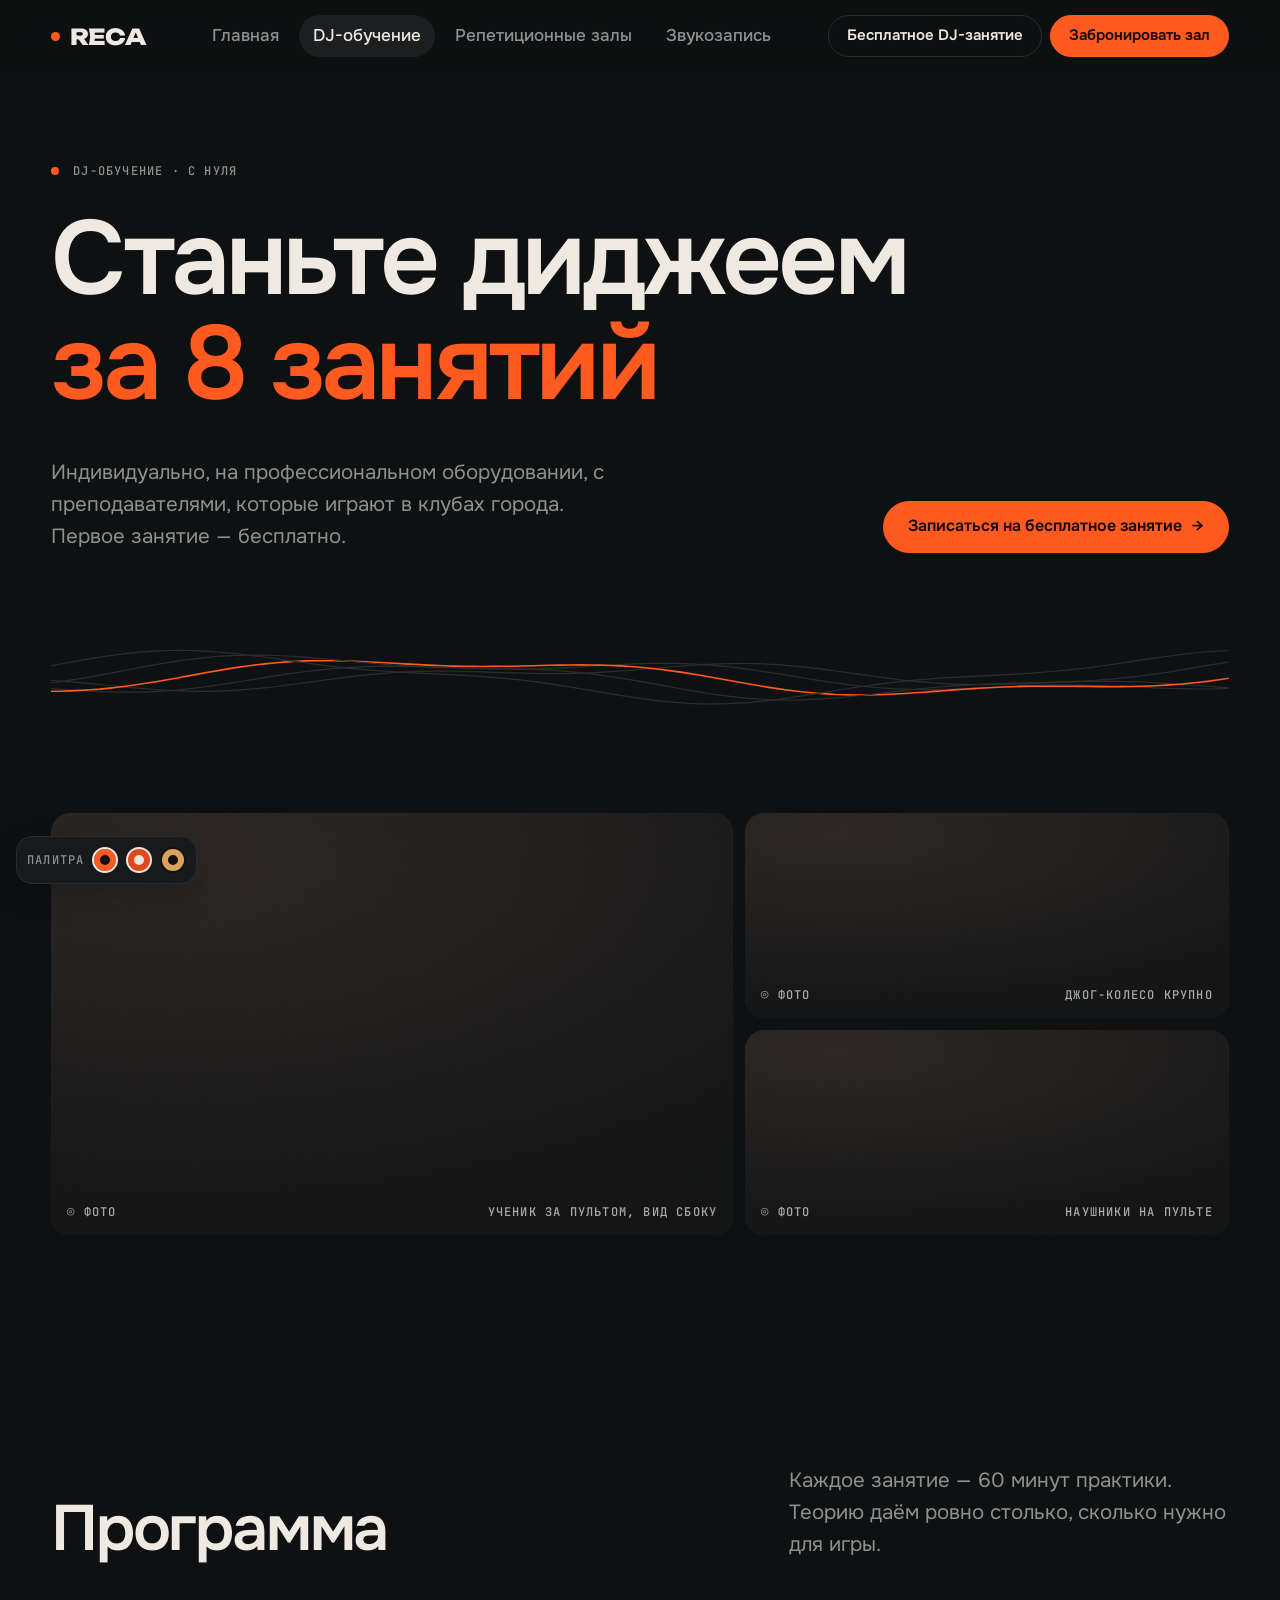
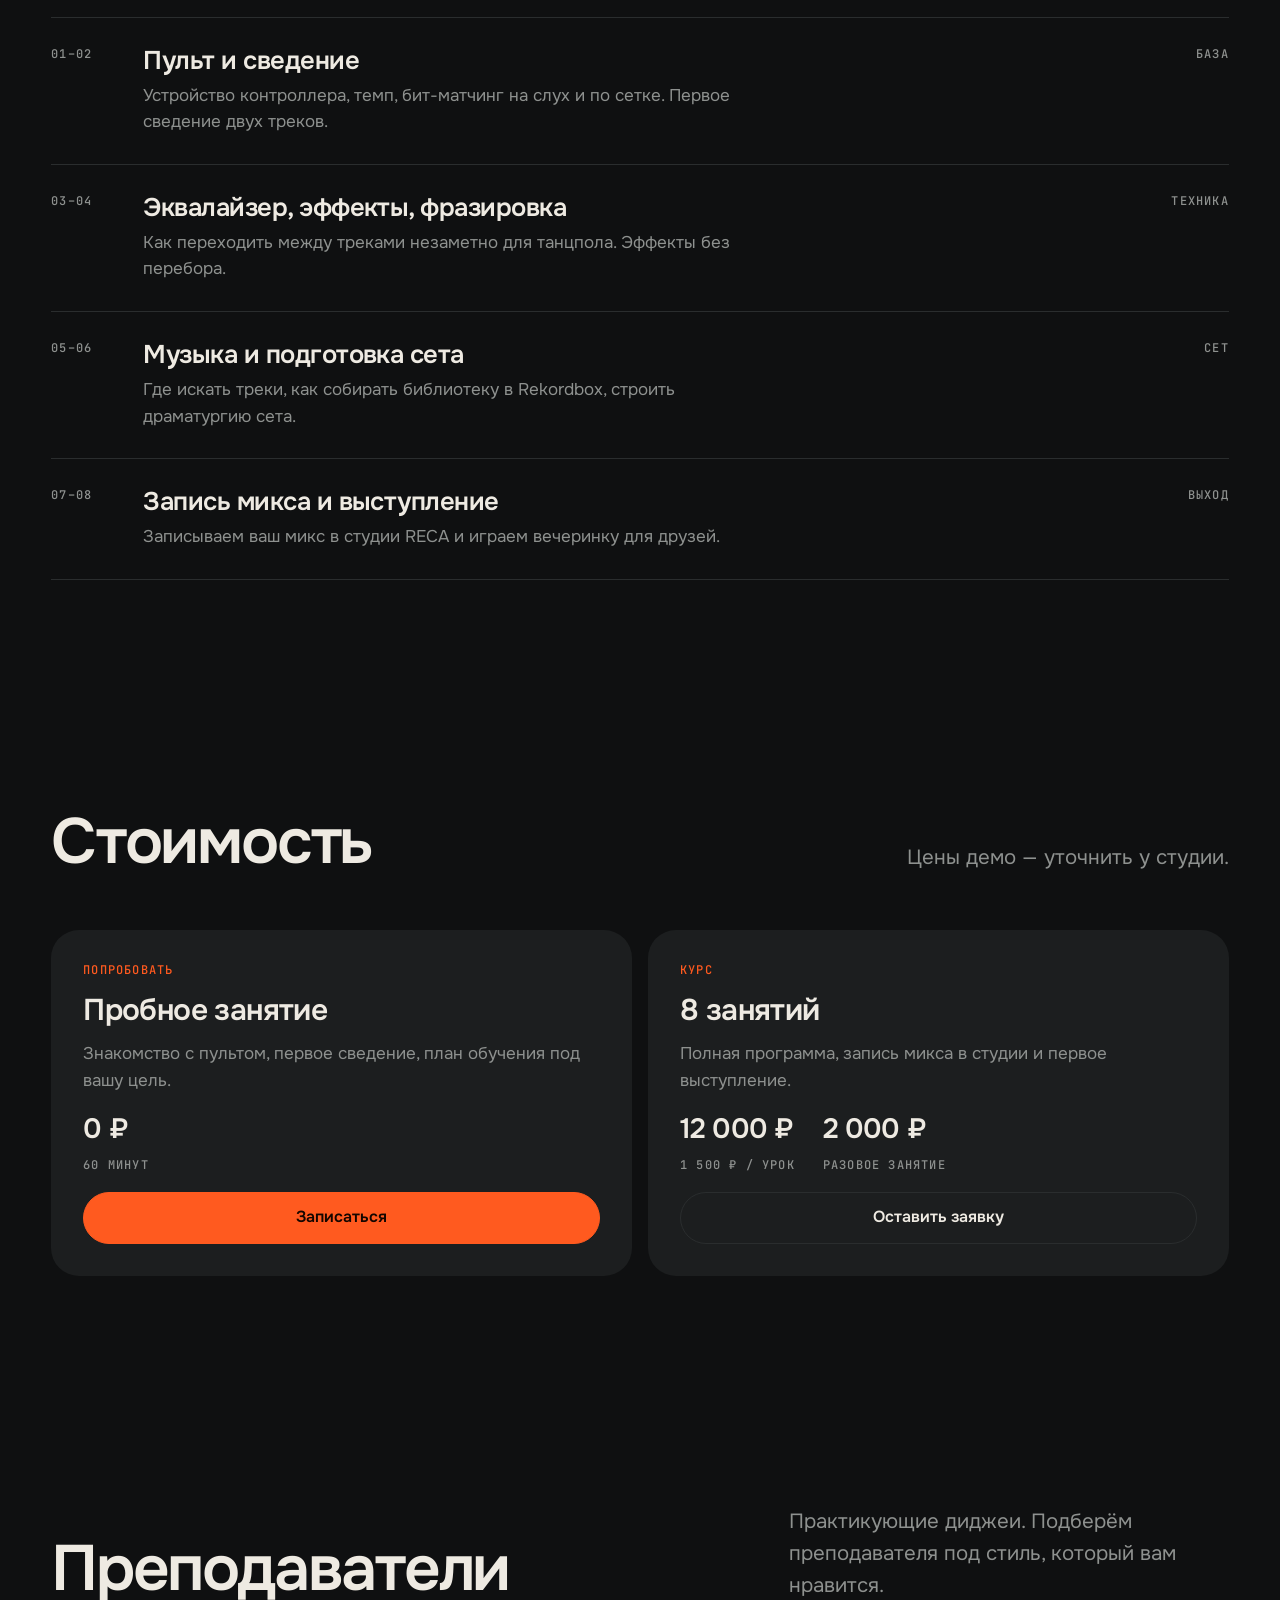
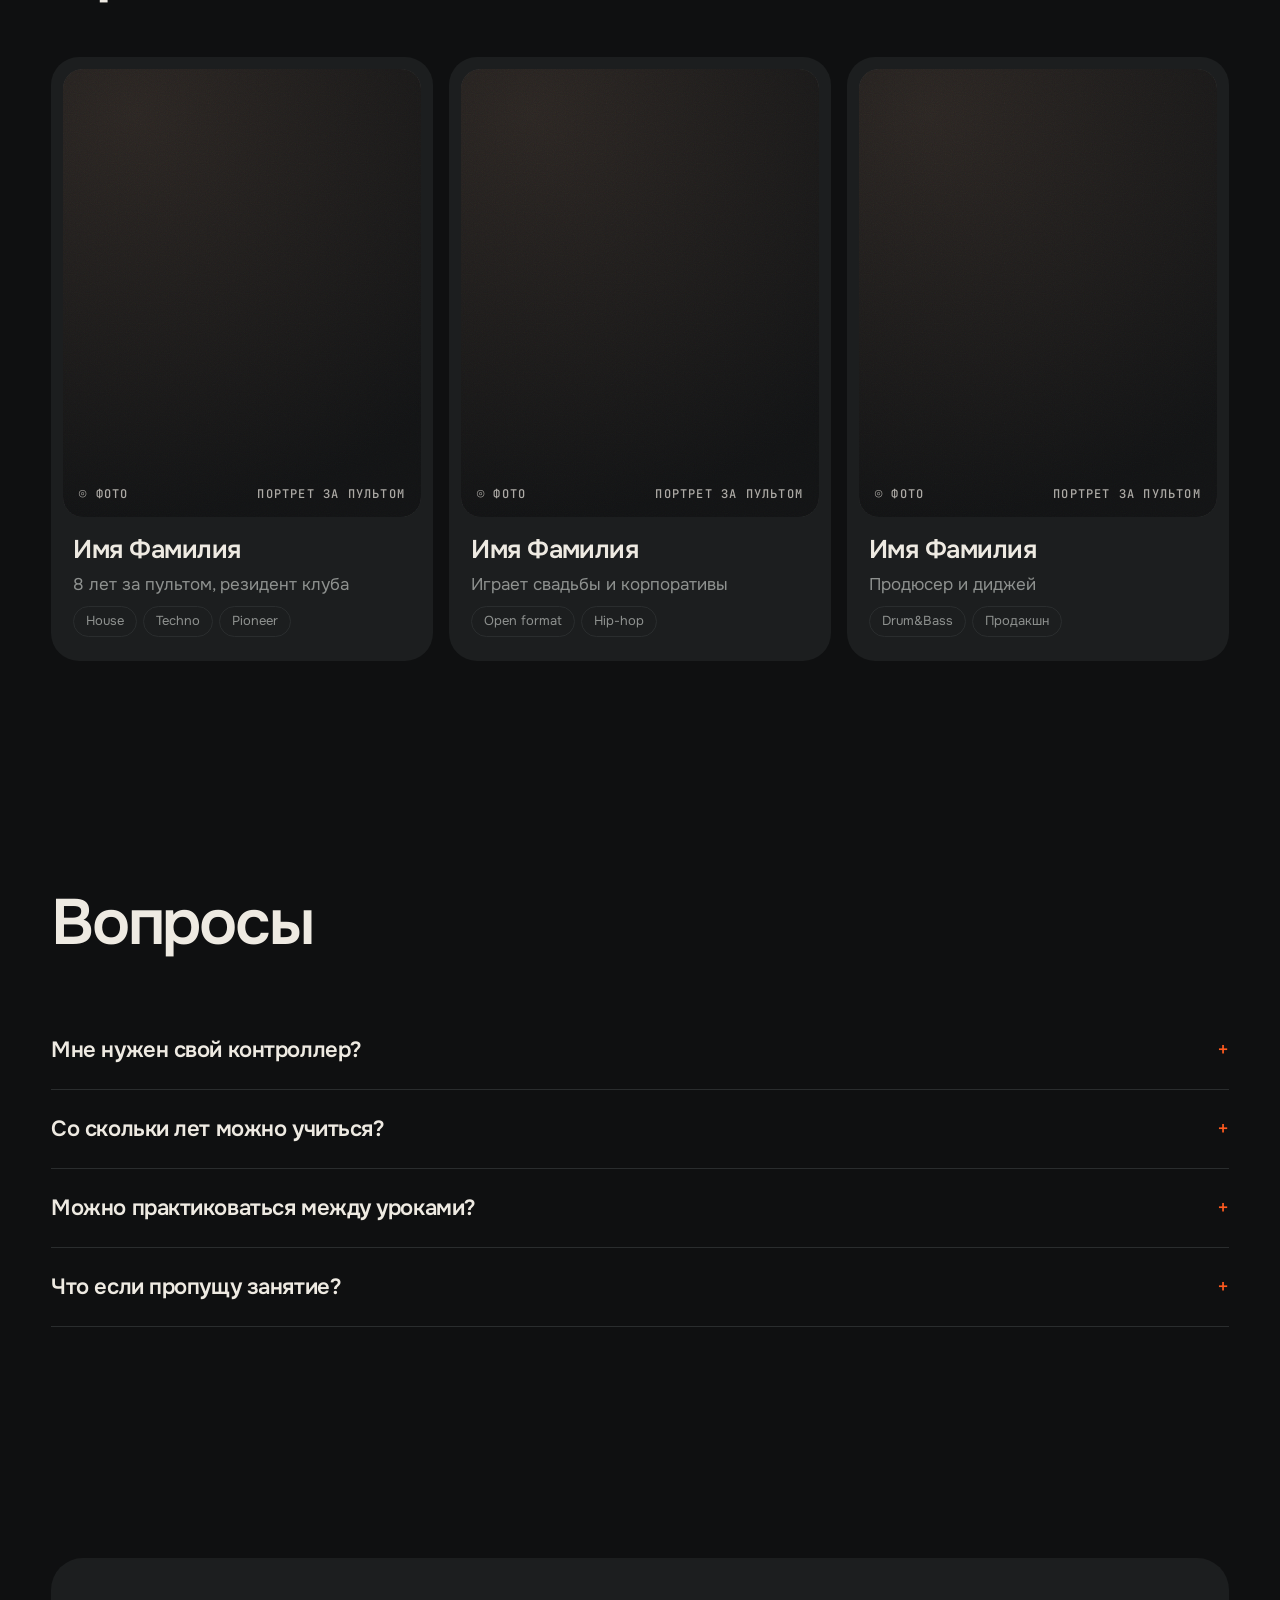
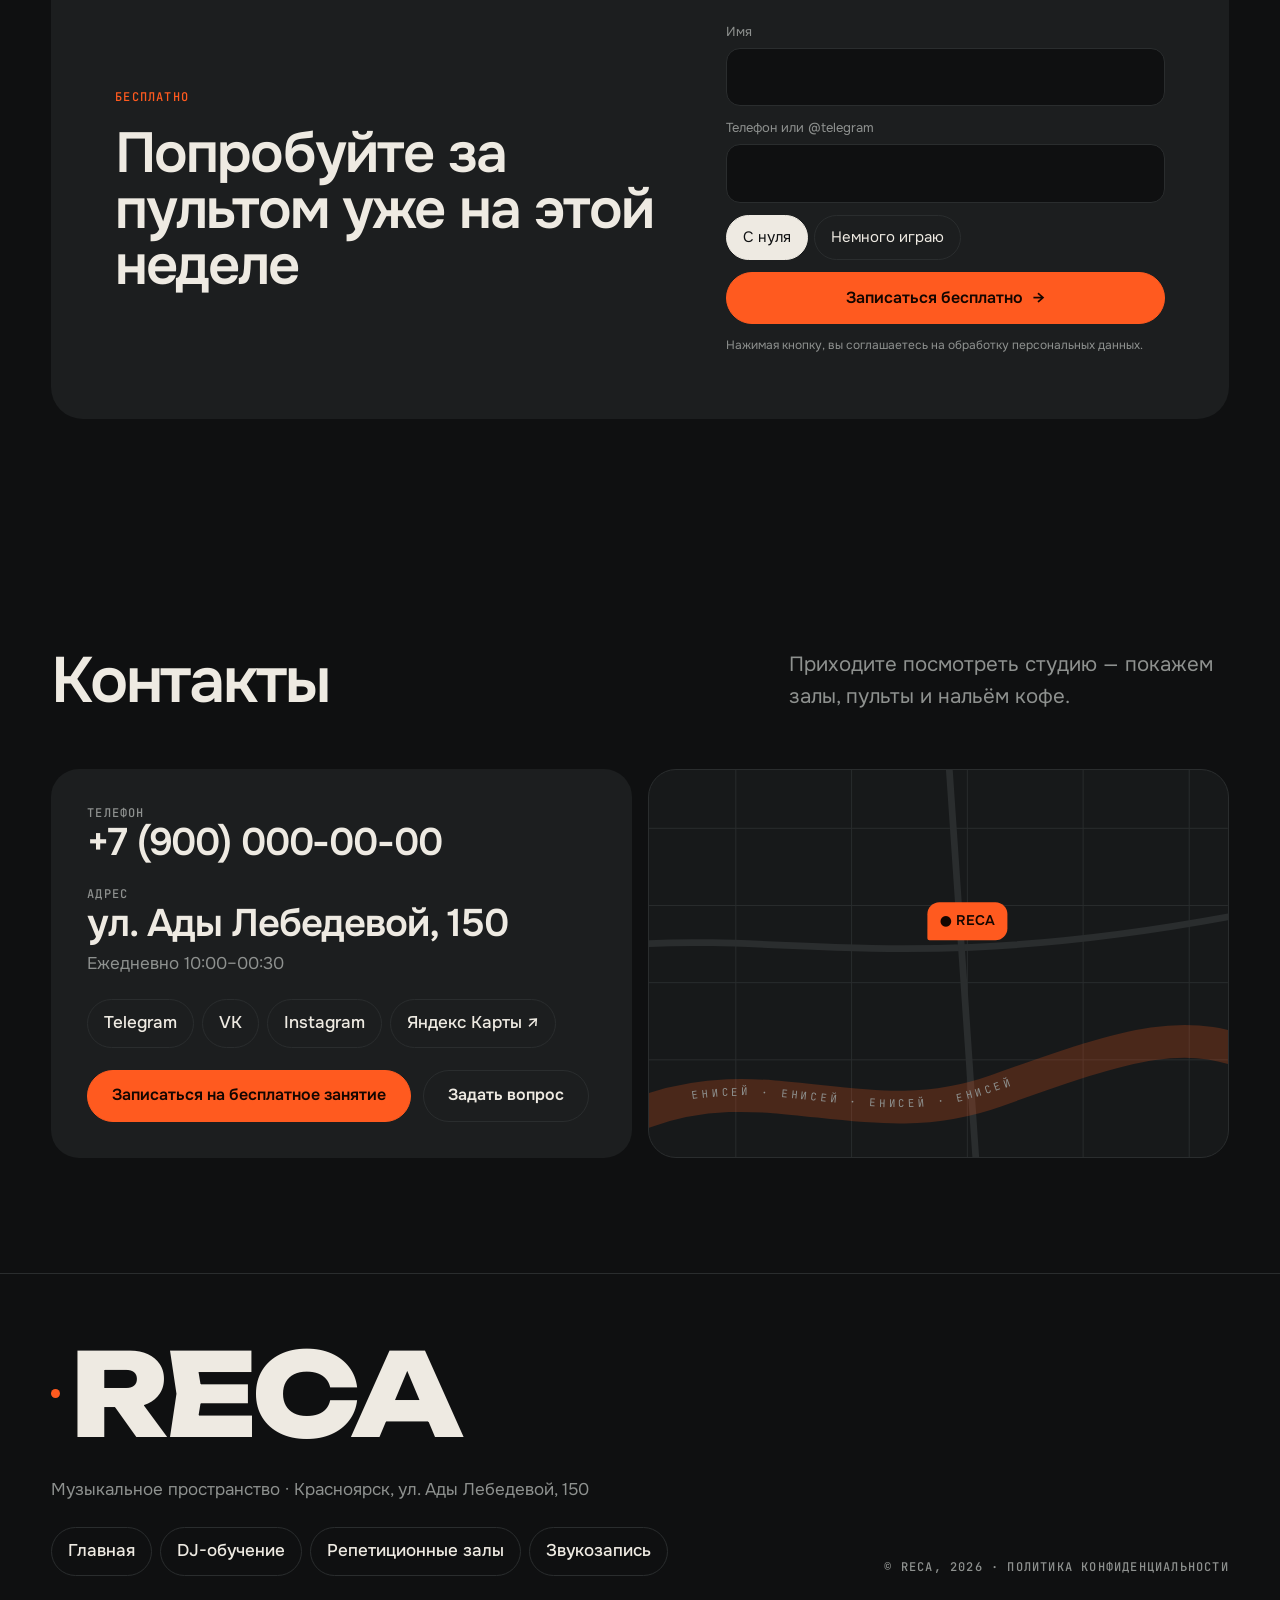
==== dj.html @ 78933bba "Дизайн по ТЗ: 4 страницы, минимализм, формы заявок, палитры под интерьер Co-Authored-By: Claude Opus" ====
<!doctype html>
<html lang="ru" data-palette="graphite">
<head>
<meta charset="utf-8">
<meta name="viewport" content="width=device-width, initial-scale=1, viewport-fit=cover">
<title>DJ-обучение в Красноярске — RECA</title>
<meta name="description" content="Курсы диджеинга в Красноярске с нуля. Индивидуальные занятия, практика на профессиональном оборудовании. Первое занятие бесплатно.">
<link rel="preconnect" href="https://fonts.googleapis.com"><link rel="preconnect" href="https://fonts.gstatic.com" crossorigin>
<link href="https://fonts.googleapis.com/css2?family=Onest:wght@400;500;600&family=Unbounded:wght@800&family=JetBrains+Mono:wght@500&display=swap" rel="stylesheet">
<link rel="stylesheet" href="assets/style.css">
</head>
<body data-page="dj">
<main>
  <section class="hero wrap">
    <div class="eyebrow mono mute"><span class="dot"></span> DJ-обучение · с нуля</div>
    <h1>Станьте диджеем<br><span class="acc">за 8 занятий</span></h1>
    <div class="hero-foot">
      <p class="lead">Индивидуально, на профессиональном оборудовании, с преподавателями, которые играют в клубах города. Первое занятие — бесплатно.</p>
      <div class="btns"><button class="btn primary" data-lead="dj">Записаться на бесплатное занятие <span class="arr">→</span></button></div>
    </div>
    <svg class="wave" aria-hidden="true"></svg>
  </section>

  <section class="wrap" style="padding-top:0">
    <div class="gallery reveal" style="grid-auto-rows:clamp(140px,16vw,240px)">
      <div class="photo g1"><span class="ph mono"><span>Ученик за пультом, вид сбоку</span></span></div>
      <div class="photo g2"><span class="ph mono"><span>Джог-колесо крупно</span></span></div>
      <div class="photo g3"><span class="ph mono"><span>Наушники на пульте</span></span></div>
    </div>
  </section>

  <section class="wrap">
    <div class="head reveal"><h2>Программа</h2><p class="lead">Каждое занятие — 60 минут практики. Теорию даём ровно столько, сколько нужно для игры.</p></div>
    <div class="rows reveal">
      <div class="rowi"><span class="mono n">01–02</span><div><h3>Пульт и сведение</h3><p>Устройство контроллера, темп, бит-матчинг на слух и по сетке. Первое сведение двух треков.</p></div><span class="mono mute">База</span></div>
      <div class="rowi"><span class="mono n">03–04</span><div><h3>Эквалайзер, эффекты, фразировка</h3><p>Как переходить между треками незаметно для танцпола. Эффекты без перебора.</p></div><span class="mono mute">Техника</span></div>
      <div class="rowi"><span class="mono n">05–06</span><div><h3>Музыка и подготовка сета</h3><p>Где искать треки, как собирать библиотеку в Rekordbox, строить драматургию сета.</p></div><span class="mono mute">Сет</span></div>
      <div class="rowi"><span class="mono n">07–08</span><div><h3>Запись микса и выступление</h3><p>Записываем ваш микс в студии RECA и играем вечеринку для друзей.</p></div><span class="mono mute">Выход</span></div>
    </div>
  </section>

  <section class="wrap">
    <div class="head reveal"><h2>Стоимость</h2><p class="lead">Цены демо — уточнить у студии.</p></div>
    <div class="halls">
      <article class="hall reveal"><div class="body" style="padding:20px">
        <span class="mono" style="color:var(--accent)">Попробовать</span><h3 style="font-size:30px">Пробное занятие</h3>
        <p class="mute">Знакомство с пультом, первое сведение, план обучения под вашу цель.</p>
        <div class="tariff"><div><b>0 ₽</b><span class="mono mute">60 минут</span></div></div>
        <button class="btn primary" data-lead="dj">Записаться</button></div></article>
      <article class="hall reveal"><div class="body" style="padding:20px">
        <span class="mono" style="color:var(--accent)">Курс</span><h3 style="font-size:30px">8 занятий</h3>
        <p class="mute">Полная программа, запись микса в студии и первое выступление.</p>
        <div class="tariff"><div><b>12 000 ₽</b><span class="mono mute">1 500 ₽ / урок</span></div><div><b>2 000 ₽</b><span class="mono mute">разовое занятие</span></div></div>
        <button class="btn" data-lead="dj" data-note="Интересует курс из 8 занятий">Оставить заявку</button></div></article>
    </div>
  </section>

  <section class="wrap" id="team">
    <div class="head reveal"><h2>Преподаватели</h2><p class="lead">Практикующие диджеи. Подберём преподавателя под стиль, который вам нравится.</p></div>
    <div class="people">
      <article class="person reveal"><div class="photo"><span class="ph mono"><span>Портрет за пультом</span></span></div><div class="body"><h3>Имя Фамилия</h3><p class="mute">8 лет за пультом, резидент клуба</p><div class="chips"><span class="chip">House</span><span class="chip">Techno</span><span class="chip">Pioneer</span></div></div></article>
      <article class="person reveal"><div class="photo"><span class="ph mono"><span>Портрет за пультом</span></span></div><div class="body"><h3>Имя Фамилия</h3><p class="mute">Играет свадьбы и корпоративы</p><div class="chips"><span class="chip">Open format</span><span class="chip">Hip-hop</span></div></div></article>
      <article class="person reveal"><div class="photo"><span class="ph mono"><span>Портрет за пультом</span></span></div><div class="body"><h3>Имя Фамилия</h3><p class="mute">Продюсер и диджей</p><div class="chips"><span class="chip">Drum&amp;Bass</span><span class="chip">Продакшн</span></div></div></article>
    </div>
  </section>

  <section class="wrap">
    <div class="head reveal"><h2>Вопросы</h2></div>
    <div class="reveal">
      <details><summary>Мне нужен свой контроллер?</summary><p>Нет. Все занятия проходят на оборудовании студии. Для практики дома подскажем недорогой контроллер.</p></details>
      <details><summary>Со скольки лет можно учиться?</summary><p>С 12 лет. Подросткам до 16 — с согласия родителей.</p></details>
      <details><summary>Можно практиковаться между уроками?</summary><p>Да, DJ-класс можно арендовать по часам для самостоятельной практики.</p></details>
      <details><summary>Что если пропущу занятие?</summary><p>Предупредите за 24 часа — перенесём без потери оплаты.</p></details>
    </div>
  </section>

  <section class="wrap">
    <div class="band reveal">
      <div><span class="mono" style="color:var(--accent)">Бесплатно</span><h2 style="margin-top:16px">Попробуйте за пультом уже на этой неделе</h2></div>
      <form class="form" aria-label="Запись на бесплатное занятие">
        <div class="field"><label for="d1n">Имя</label><input id="d1n" required autocomplete="name"></div>
        <div class="field"><label for="d1c">Телефон или @telegram</label><input id="d1c" required autocomplete="tel"></div>
        <div class="seg" role="group" aria-label="Опыт"><label><input type="radio" name="lvl" checked><span>С нуля</span></label><label><input type="radio" name="lvl"><span>Немного играю</span></label></div>
        <button class="btn primary" type="submit">Записаться бесплатно <span class="arr">→</span></button>
        <p class="consent">Нажимая кнопку, вы соглашаетесь на обработку персональных данных.</p>
        <div class="ok"><div style="font-size:44px">✓</div><h3>Готово!</h3><p class="mute">Перезвоним и подберём время.</p></div>
      </form>
    </div>
  </section>

  <section data-slot="contacts"></section>
</main>
<script src="assets/app.js"></script>
</body>
</html>
---- assets/style.css ----
/* RECA — дизайн-система. Палитры переключаются атрибутом data-palette на <html>,
   чтобы подогнать сайт под реальный интерьер после фотосессии. */
:root,[data-palette="graphite"]{
  --bg:#0f1011; --bg2:#17191a; --card:#1c1e1f; --line:#2a2d2e;
  --ink:#eeeae2; --mute:#8e918f; --accent:#ff5a1f; --accent-ink:#140600;
  --photo-a:#2a2522; --photo-b:#121314;
}
[data-palette="concrete"]{
  --bg:#e9e6e0; --bg2:#dfdbd3; --card:#f4f2ee; --line:#cbc6bc;
  --ink:#161616; --mute:#6c6a66; --accent:#e2481b; --accent-ink:#fff;
  --photo-a:#b9b2a6; --photo-b:#8d877d;
}
[data-palette="wood"]{
  --bg:#141110; --bg2:#1c1816; --card:#221d1a; --line:#352d28;
  --ink:#f1e7da; --mute:#a3958a; --accent:#d9a35b; --accent-ink:#1a1006;
  --photo-a:#5a3f2c; --photo-b:#1b1512;
}
:root{
  --sans:"Onest",system-ui,sans-serif; --mono:"JetBrains Mono",ui-monospace,monospace; --logo:"Unbounded",var(--sans);
  --pad:clamp(16px,4vw,64px); --r:20px; --max:1360px;
}
*{box-sizing:border-box;margin:0;padding:0}
html{scroll-behavior:smooth;overflow-x:clip}
body{background:var(--bg);color:var(--ink);font:17px/1.55 var(--sans);-webkit-font-smoothing:antialiased;transition:background .4s,color .4s}
img{max-width:100%;display:block}
a{color:inherit}
button,input,select,textarea{font:inherit;color:inherit}
button{background:none;border:0;cursor:pointer}
::selection{background:var(--accent);color:var(--accent-ink)}
:focus-visible{outline:2px solid var(--accent);outline-offset:3px;border-radius:6px}

.wrap{max-width:var(--max);margin:0 auto;padding-inline:var(--pad)}
.mono{font:500 12px/1.4 var(--mono);letter-spacing:.1em;text-transform:uppercase}
.mute{color:var(--mute)}
section{padding:clamp(64px,9vw,128px) 0}
h1,h2,h3{font-weight:600;letter-spacing:-.035em;line-height:1}
h1{font-size:clamp(44px,8.2vw,124px)}
h2{font-size:clamp(32px,5vw,68px)}
h3{font-size:clamp(20px,2vw,26px);letter-spacing:-.02em;line-height:1.15}
.lead{font-size:clamp(18px,1.6vw,21px);color:var(--mute);max-width:560px}
.dot{display:inline-block;width:8px;height:8px;border-radius:50%;background:var(--accent);vertical-align:middle}

/* buttons */
.btn{display:inline-flex;align-items:center;justify-content:center;gap:10px;min-height:52px;padding:0 24px;border-radius:999px;
  border:1px solid var(--line);font-weight:600;font-size:16px;text-decoration:none;transition:.2s;white-space:nowrap}
.btn:hover{border-color:var(--ink)}
.btn.primary{background:var(--accent);border-color:var(--accent);color:var(--accent-ink)}
.btn.primary:hover{filter:brightness(1.08);transform:translateY(-1px)}
.btn.ink{background:var(--ink);border-color:var(--ink);color:var(--bg)}
.btn .arr{transition:transform .2s}.btn:hover .arr{transform:translateX(4px)}
.btns{display:flex;flex-wrap:wrap;gap:12px}

/* header */
.top{position:sticky;top:0;z-index:40;background:color-mix(in srgb,var(--bg) 82%,transparent);backdrop-filter:blur(14px);border-bottom:1px solid transparent;transition:border-color .3s}
.top.scrolled{border-color:var(--line)}
.top .wrap{display:flex;align-items:center;gap:28px;height:72px}
.logo{font:800 22px var(--logo);letter-spacing:-.04em;text-decoration:none;display:flex;align-items:center;gap:10px}
.logo i{width:9px;height:9px;border-radius:50%;background:var(--accent);animation:pulse 2.4s ease-in-out infinite}
@keyframes pulse{50%{opacity:.25}}
.menu{display:flex;gap:6px;margin-left:24px}
.menu a{padding:8px 14px;border-radius:999px;text-decoration:none;color:var(--mute);font-weight:500;transition:.2s}
.menu a:hover{color:var(--ink)}
.menu a[aria-current="page"]{color:var(--ink);background:var(--card)}
.top .cta{margin-left:auto;display:flex;gap:8px}
.top .cta .btn{min-height:42px;padding:0 18px;font-size:15px}
.burger{display:none;margin-left:auto;width:44px;height:44px;border-radius:50%;border:1px solid var(--line)}
.burger span{display:block;width:16px;height:1.5px;background:var(--ink);margin:4px auto;transition:.25s}
@media(max-width:1020px){.menu,.top .cta{display:none}.burger{display:block}}
.drawer{position:fixed;inset:72px 0 0 0;z-index:39;background:var(--bg);padding:24px var(--pad);display:flex;flex-direction:column;gap:6px;
  transform:translateY(-8px);opacity:0;pointer-events:none;transition:.25s}
.drawer.open{opacity:1;transform:none;pointer-events:auto}
.drawer a{font-size:32px;font-weight:600;letter-spacing:-.03em;text-decoration:none;padding:10px 0;border-bottom:1px solid var(--line)}
.drawer .btns{margin-top:24px;flex-direction:column}
body.menu-open{overflow:hidden}
body.menu-open .burger span:first-child{transform:translateY(2.75px) rotate(45deg)}
body.menu-open .burger span:last-child{transform:translateY(-2.75px) rotate(-45deg)}

/* hero */
.hero{padding-top:clamp(40px,7vw,96px);padding-bottom:clamp(40px,6vw,80px);position:relative}
.hero .eyebrow{margin-bottom:28px;display:flex;gap:14px;align-items:center;flex-wrap:wrap}
.hero h1 .acc{color:var(--accent)}
.hero-foot{display:grid;grid-template-columns:minmax(0,1fr) auto;gap:32px;align-items:end;margin-top:40px}
@media(max-width:760px){.hero-foot{grid-template-columns:1fr}}
.wave{display:block;width:100%;height:120px;margin-top:clamp(32px,5vw,64px)}
.wave path{fill:none;stroke:var(--line);stroke-width:1.2}
.wave path.hot{stroke:var(--accent);stroke-width:1.6}

/* photo placeholders (заменяются реальными фото RECA) */
.photo{position:relative;border-radius:var(--r);overflow:hidden;background:
  radial-gradient(120% 90% at 20% 10%,var(--photo-a),var(--photo-b));min-height:240px;isolation:isolate}
.photo::before{content:"";position:absolute;inset:0;opacity:.35;mix-blend-mode:overlay;z-index:-1;
  background-image:url("data:image/svg+xml,%3Csvg xmlns='http://www.w3.org/2000/svg' width='160' height='160'%3E%3Cfilter id='n'%3E%3CfeTurbulence type='fractalNoise' baseFrequency='.9' numOctaves='3'/%3E%3C/filter%3E%3Crect width='100%25' height='100%25' filter='url(%23n)'/%3E%3C/svg%3E")}
.photo img{position:absolute;inset:0;width:100%;height:100%;object-fit:cover}
.photo .ph{position:absolute;left:16px;bottom:14px;right:16px;display:flex;justify-content:space-between;gap:12px;color:color-mix(in srgb,var(--ink) 70%,transparent)}
.photo .ph::before{content:"◎ фото";}

/* direction cards */
.dirs{display:grid;grid-template-columns:repeat(3,minmax(0,1fr));gap:16px}
@media(max-width:900px){.dirs{grid-template-columns:1fr}}
.dir{display:flex;flex-direction:column;gap:18px;padding:12px;border-radius:calc(var(--r) + 8px);background:var(--card);text-decoration:none;transition:.3s}
.dir:hover{transform:translateY(-4px)}
.dir .photo{aspect-ratio:4/3.4;min-height:0}
.dir .body{padding:6px 12px 14px;display:flex;flex-direction:column;gap:10px;flex:1}
.dir .meta{display:flex;justify-content:space-between;align-items:center;margin-top:auto;padding-top:12px}
.dir .go{width:44px;height:44px;border-radius:50%;display:grid;place-items:center;border:1px solid var(--line);transition:.25s}
.dir:hover .go{background:var(--accent);border-color:var(--accent);color:var(--accent-ink)}

.head{display:flex;flex-wrap:wrap;justify-content:space-between;align-items:end;gap:24px;margin-bottom:clamp(32px,5vw,56px)}
.head .lead{max-width:440px}

/* benefits */
.benefits{display:grid;grid-template-columns:repeat(4,minmax(0,1fr));border-top:1px solid var(--line)}
.benefits>div{padding:28px 24px 8px 0;border-right:1px solid var(--line);display:flex;flex-direction:column;gap:12px}
.benefits>div+div{padding-left:24px}
.benefits>div:last-child{border-right:0}
.benefits b{font-size:clamp(36px,4vw,56px);font-weight:600;letter-spacing:-.04em;line-height:1}
@media(max-width:900px){.benefits{grid-template-columns:1fr 1fr}.benefits>div{border-bottom:1px solid var(--line);padding:24px 16px!important}.benefits>div:nth-child(2n){border-right:0}}

/* gallery */
.gallery{display:grid;grid-template-columns:repeat(12,1fr);grid-auto-rows:clamp(120px,14vw,200px);gap:12px}
.gallery .photo{min-height:0}
.g1{grid-column:span 7;grid-row:span 2}.g2{grid-column:span 5}.g3{grid-column:span 5}.g4{grid-column:span 4}.g5{grid-column:span 8}
@media(max-width:700px){.gallery{grid-template-columns:1fr 1fr}.g1,.g5{grid-column:span 2}.g2,.g3,.g4{grid-column:span 1}.g1{grid-row:span 2}}

/* teachers */
.people{display:grid;grid-template-columns:repeat(auto-fit,minmax(min(260px,100%),1fr));gap:16px}
.person{background:var(--card);border-radius:calc(var(--r) + 8px);padding:12px;display:flex;flex-direction:column;gap:14px}
.person .photo{aspect-ratio:4/5;min-height:0}
.person .body{padding:4px 10px 12px;display:flex;flex-direction:column;gap:8px}
.chips{display:flex;flex-wrap:wrap;gap:6px}
.chip{border:1px solid var(--line);border-radius:999px;padding:4px 12px;font-size:13px;color:var(--mute)}

/* CTA band */
.band{background:var(--card);border-radius:calc(var(--r) + 12px);padding:clamp(28px,5vw,72px);display:grid;grid-template-columns:minmax(0,1.3fr) minmax(0,1fr);gap:40px;align-items:center;position:relative;overflow:hidden}
.band h2{font-size:clamp(30px,4.4vw,60px)}
@media(max-width:900px){.band{grid-template-columns:1fr}}

/* forms */
.form{display:grid;gap:12px}
.field{display:flex;flex-direction:column;gap:6px}
.field label{font-size:13px;color:var(--mute)}
.field input,.field select,.field textarea{background:var(--bg);border:1px solid var(--line);border-radius:14px;padding:15px 16px;outline:0;transition:border-color .2s;width:100%}
.field input:focus,.field select:focus,.field textarea:focus{border-color:var(--accent)}
.field textarea{min-height:96px;resize:vertical}
.row2{display:grid;grid-template-columns:1fr 1fr;gap:12px}
@media(max-width:520px){.row2{grid-template-columns:1fr}}
.seg{display:flex;flex-wrap:wrap;gap:6px}
.seg label{cursor:pointer}
.seg input{position:absolute;opacity:0;pointer-events:none}
.seg span{display:inline-block;padding:10px 16px;border-radius:999px;border:1px solid var(--line);font-size:15px;transition:.2s}
.seg input:checked+span{background:var(--ink);color:var(--bg);border-color:var(--ink)}
.consent{font-size:12px;color:var(--mute)}
.ok{display:none;text-align:center;padding:24px 0}
.form.sent>*{display:none}.form.sent .ok{display:block}

/* modal */
.modal{position:fixed;inset:0;z-index:80;display:grid;place-items:center;padding:16px;background:rgba(0,0,0,.55);backdrop-filter:blur(6px);opacity:0;pointer-events:none;transition:.25s}
.modal.open{opacity:1;pointer-events:auto}
.modal .box{background:var(--bg2);border:1px solid var(--line);border-radius:28px;padding:clamp(22px,4vw,40px);width:min(520px,100%);max-height:calc(100svh - 32px);overflow:auto;transform:translateY(16px);transition:.3s}
.modal.open .box{transform:none}
.modal .x{float:right;width:40px;height:40px;border-radius:50%;border:1px solid var(--line)}

/* list rows (программа, услуги, цены) */
.rows{border-top:1px solid var(--line)}
.rowi{display:grid;grid-template-columns:72px minmax(0,1fr) auto;gap:20px;padding:28px 0;border-bottom:1px solid var(--line);align-items:start}
.rowi .n{color:var(--mute)}
.rowi p{color:var(--mute);margin-top:8px;max-width:620px}
.rowi .price{font-weight:600;font-size:20px;white-space:nowrap}
@media(max-width:620px){.rowi{grid-template-columns:40px 1fr}.rowi .price{grid-column:2}}

/* steps */
.steps{display:grid;grid-template-columns:repeat(4,minmax(0,1fr));gap:16px;counter-reset:s}
.step{background:var(--card);border-radius:var(--r);padding:24px;display:flex;flex-direction:column;gap:12px;min-height:200px}
.step::before{counter-increment:s;content:"0" counter(s);font:500 12px var(--mono);color:var(--accent);letter-spacing:.1em}
@media(max-width:900px){.steps{grid-template-columns:1fr 1fr}}
@media(max-width:520px){.steps{grid-template-columns:1fr}}

/* halls */
.halls{display:grid;grid-template-columns:repeat(2,minmax(0,1fr));gap:16px}
@media(max-width:860px){.halls{grid-template-columns:1fr}}
.hall{background:var(--card);border-radius:calc(var(--r) + 8px);padding:12px;display:flex;flex-direction:column;gap:16px}
.hall .photo{aspect-ratio:16/10;min-height:0}
.hall .body{padding:4px 12px 14px;display:flex;flex-direction:column;gap:14px}
.hall .tariff{display:flex;gap:28px}
.hall .tariff b{display:block;font-size:28px;font-weight:600;letter-spacing:-.03em}

/* booking timeline */
.daw{border:1px solid var(--line);border-radius:calc(var(--r) + 8px);background:var(--card);overflow:hidden}
.days{display:flex;gap:6px;padding:14px;border-bottom:1px solid var(--line);overflow-x:auto}
.day{flex:0 0 auto;padding:8px 14px;border:1px solid var(--line);border-radius:12px;text-align:left;min-width:84px}
.day b{display:block;font-weight:600;font-size:17px}
.day.on{background:var(--ink);color:var(--bg);border-color:var(--ink)}
.tl-scroll{overflow-x:auto}
.tl{display:grid;grid-template-columns:130px repeat(14,minmax(48px,1fr));min-width:820px;user-select:none;touch-action:pan-x}
.tl .hd{padding:10px 6px;border-bottom:1px solid var(--line);color:var(--mute)}
.tl .name{padding:14px;border-bottom:1px solid var(--line);border-right:1px solid var(--line);font-weight:600;display:flex;flex-direction:column;justify-content:center;font-size:15px}
.tl .name small{font:400 12px var(--mono);color:var(--mute)}
.cell{border-bottom:1px solid var(--line);border-right:1px dashed color-mix(in srgb,var(--line) 60%,transparent);height:60px;position:relative;cursor:crosshair}
.cell.night{background:repeating-linear-gradient(135deg,transparent 0 6px,color-mix(in srgb,var(--ink) 4%,transparent) 6px 12px)}
.cell.busy{cursor:not-allowed}
.cell.busy::before,.cell.sel::before{content:"";position:absolute;inset:12px 0}
.cell.busy::before{background:var(--line)}
.cell.sel::before{background:var(--accent)}
.cell.s::before{left:3px;border-radius:8px 0 0 8px}.cell.e::before{right:3px;border-radius:0 8px 8px 0}.cell.s.e::before{border-radius:8px}
.summary{display:flex;flex-wrap:wrap;gap:16px 32px;align-items:center;justify-content:space-between;padding:20px}
.summary .what{font-weight:600;font-size:clamp(17px,1.8vw,22px);letter-spacing:-.02em}
.legend{display:flex;gap:16px;color:var(--mute);flex-wrap:wrap}
.legend i{display:inline-block;width:14px;height:8px;border-radius:2px;margin-right:6px;vertical-align:middle}

/* player (звукозапись: примеры работ) */
.tracks{display:grid;gap:8px}
.trk{display:grid;grid-template-columns:52px minmax(0,1fr) auto;gap:16px;align-items:center;background:var(--card);border-radius:16px;padding:10px 18px 10px 10px}
.trk .pl{width:52px;height:52px;border-radius:12px;background:var(--bg);display:grid;place-items:center;border:1px solid var(--line)}
.trk.on .pl{background:var(--accent);color:var(--accent-ink);border-color:var(--accent)}
.trk canvas{width:100%;height:40px;display:block}

/* faq */
details{border-bottom:1px solid var(--line);padding:22px 0}
summary{list-style:none;cursor:pointer;display:flex;justify-content:space-between;gap:20px;font-weight:600;font-size:clamp(18px,1.8vw,22px);letter-spacing:-.02em}
summary::-webkit-details-marker{display:none}
summary::after{content:"+";color:var(--accent);font-weight:400;transition:.2s}
details[open] summary::after{transform:rotate(45deg)}
details p{color:var(--mute);margin-top:12px;max-width:720px}

/* contacts */
.contacts{display:grid;grid-template-columns:minmax(0,1fr) minmax(0,1fr);gap:16px}
@media(max-width:860px){.contacts{grid-template-columns:1fr}}
.cinfo{display:flex;flex-direction:column;background:var(--card);border-radius:calc(var(--r) + 8px);padding:clamp(22px,3vw,36px);gap:22px}
.cinfo .big{font-size:clamp(26px,3vw,40px);font-weight:600;letter-spacing:-.03em;text-decoration:none;line-height:1.1}
.socials{display:flex;flex-wrap:wrap;gap:8px}
.socials a{padding:10px 16px;border-radius:999px;border:1px solid var(--line);text-decoration:none;font-weight:500;transition:.2s}
.socials a:hover{background:var(--ink);color:var(--bg)}
.map{border-radius:calc(var(--r) + 8px);overflow:hidden;position:relative;min-height:340px;background:var(--bg2);border:1px solid var(--line);display:block}
.map svg{position:absolute;inset:0;width:100%;height:100%}
.map .pin{position:absolute;left:55%;top:44%;transform:translate(-50%,-100%);background:var(--accent);color:var(--accent-ink);padding:8px 12px;border-radius:12px 12px 12px 2px;font-weight:600;font-size:14px;white-space:nowrap}

footer{border-top:1px solid var(--line);padding:48px 0 calc(40px + env(safe-area-inset-bottom))}
footer .wrap{display:flex;flex-wrap:wrap;gap:24px 48px;justify-content:space-between;align-items:end}
footer .logo{font-size:clamp(48px,9vw,120px)}

/* mobile sticky CTA */
.sticky{position:fixed;left:12px;right:12px;bottom:calc(12px + env(safe-area-inset-bottom));z-index:35;display:none;gap:8px}
.sticky .btn{flex:1;min-height:50px;box-shadow:0 10px 30px rgba(0,0,0,.35)}
@media(max-width:760px){.sticky{display:flex}footer{padding-bottom:96px}}

/* concept panel */
.concept{position:fixed;left:16px;bottom:16px;z-index:36;background:var(--bg2);border:1px solid var(--line);border-radius:16px;padding:10px;display:flex;gap:8px;align-items:center;box-shadow:0 10px 30px rgba(0,0,0,.25)}
.concept button{width:26px;height:26px;border-radius:50%;border:2px solid transparent}
.concept button[aria-pressed="true"]{border-color:var(--ink)}
@media(max-width:760px){.concept{bottom:auto;top:84px;left:auto;right:12px;padding:8px}.concept .mono{display:none}}

.reveal{opacity:0;transform:translateY(24px);transition:opacity .9s,transform .9s cubic-bezier(.2,.7,.1,1)}
.reveal.in{opacity:1;transform:none}
@media (prefers-reduced-motion:reduce){*{animation:none!important;transition:none!important}.reveal{opacity:1;transform:none}}
.photo.wide{aspect-ratio:21/9;min-height:0}
@media(max-width:700px){.photo.wide{aspect-ratio:4/3}}
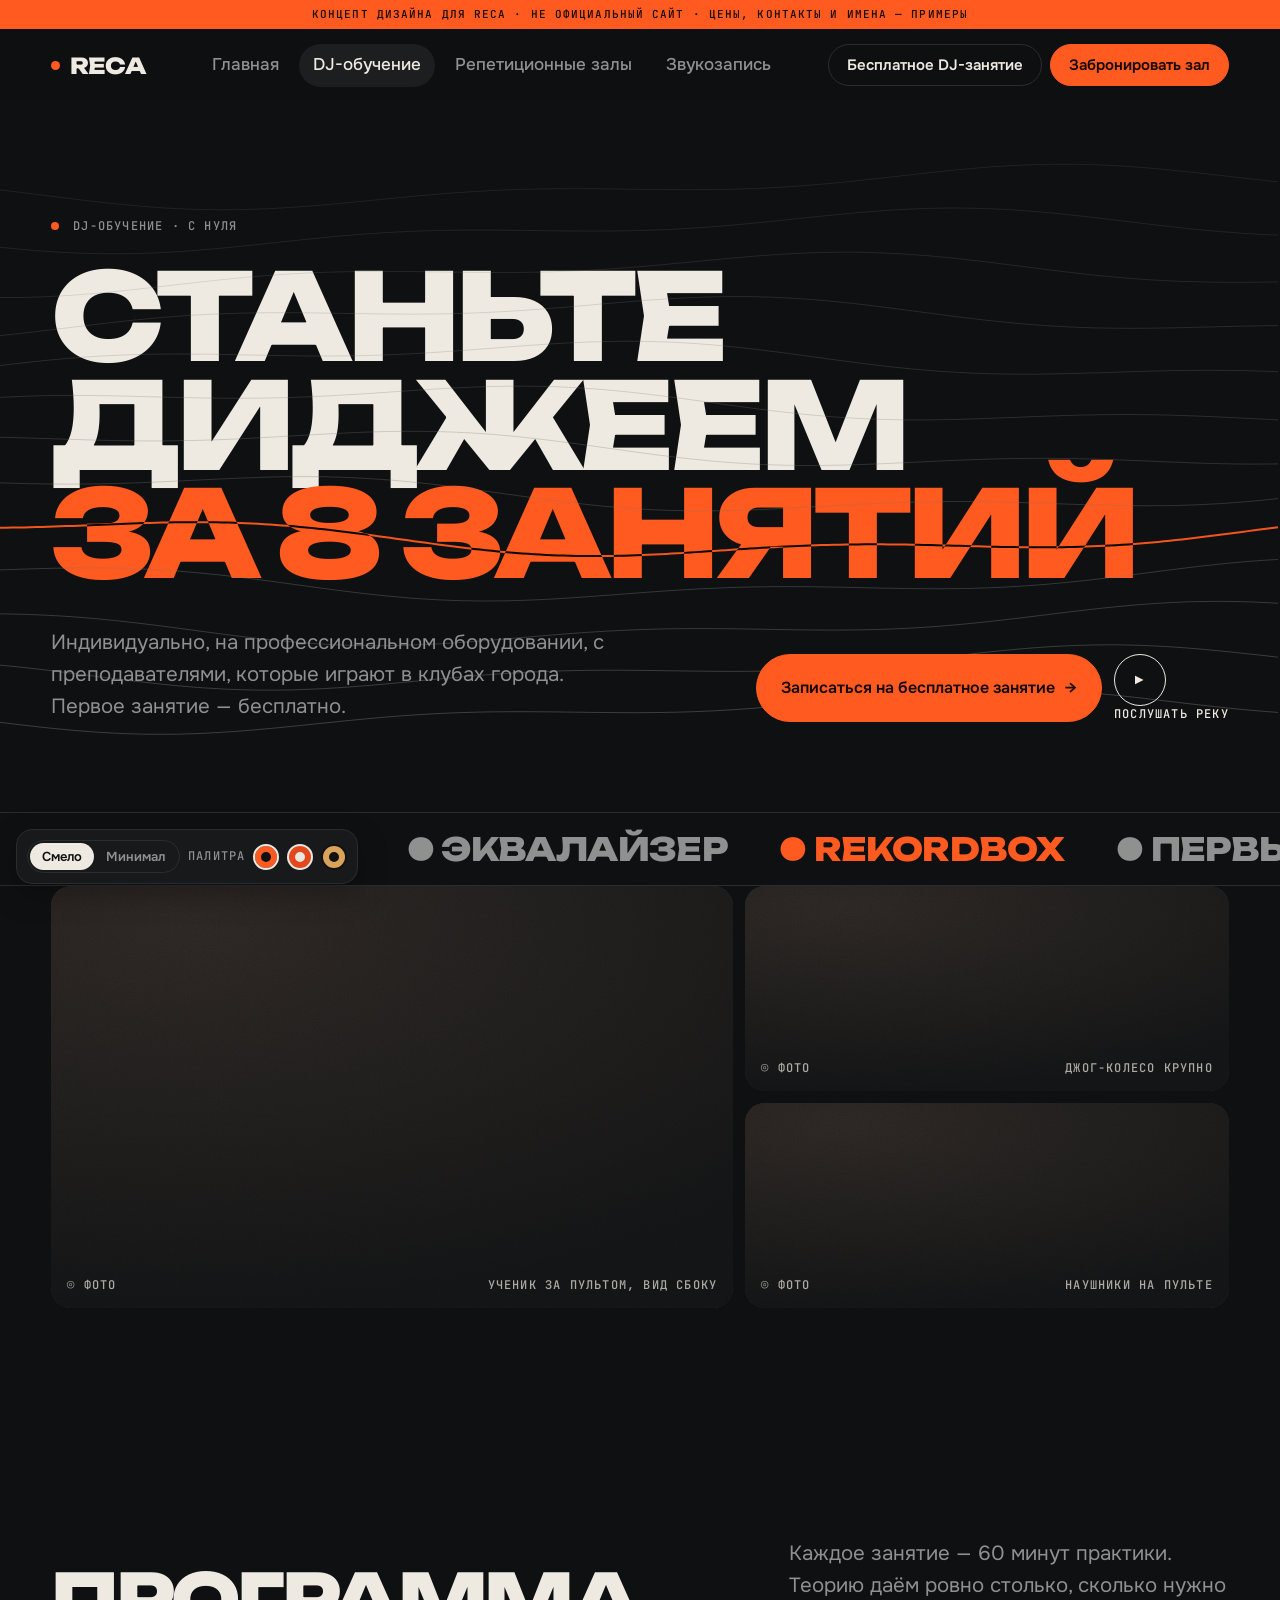
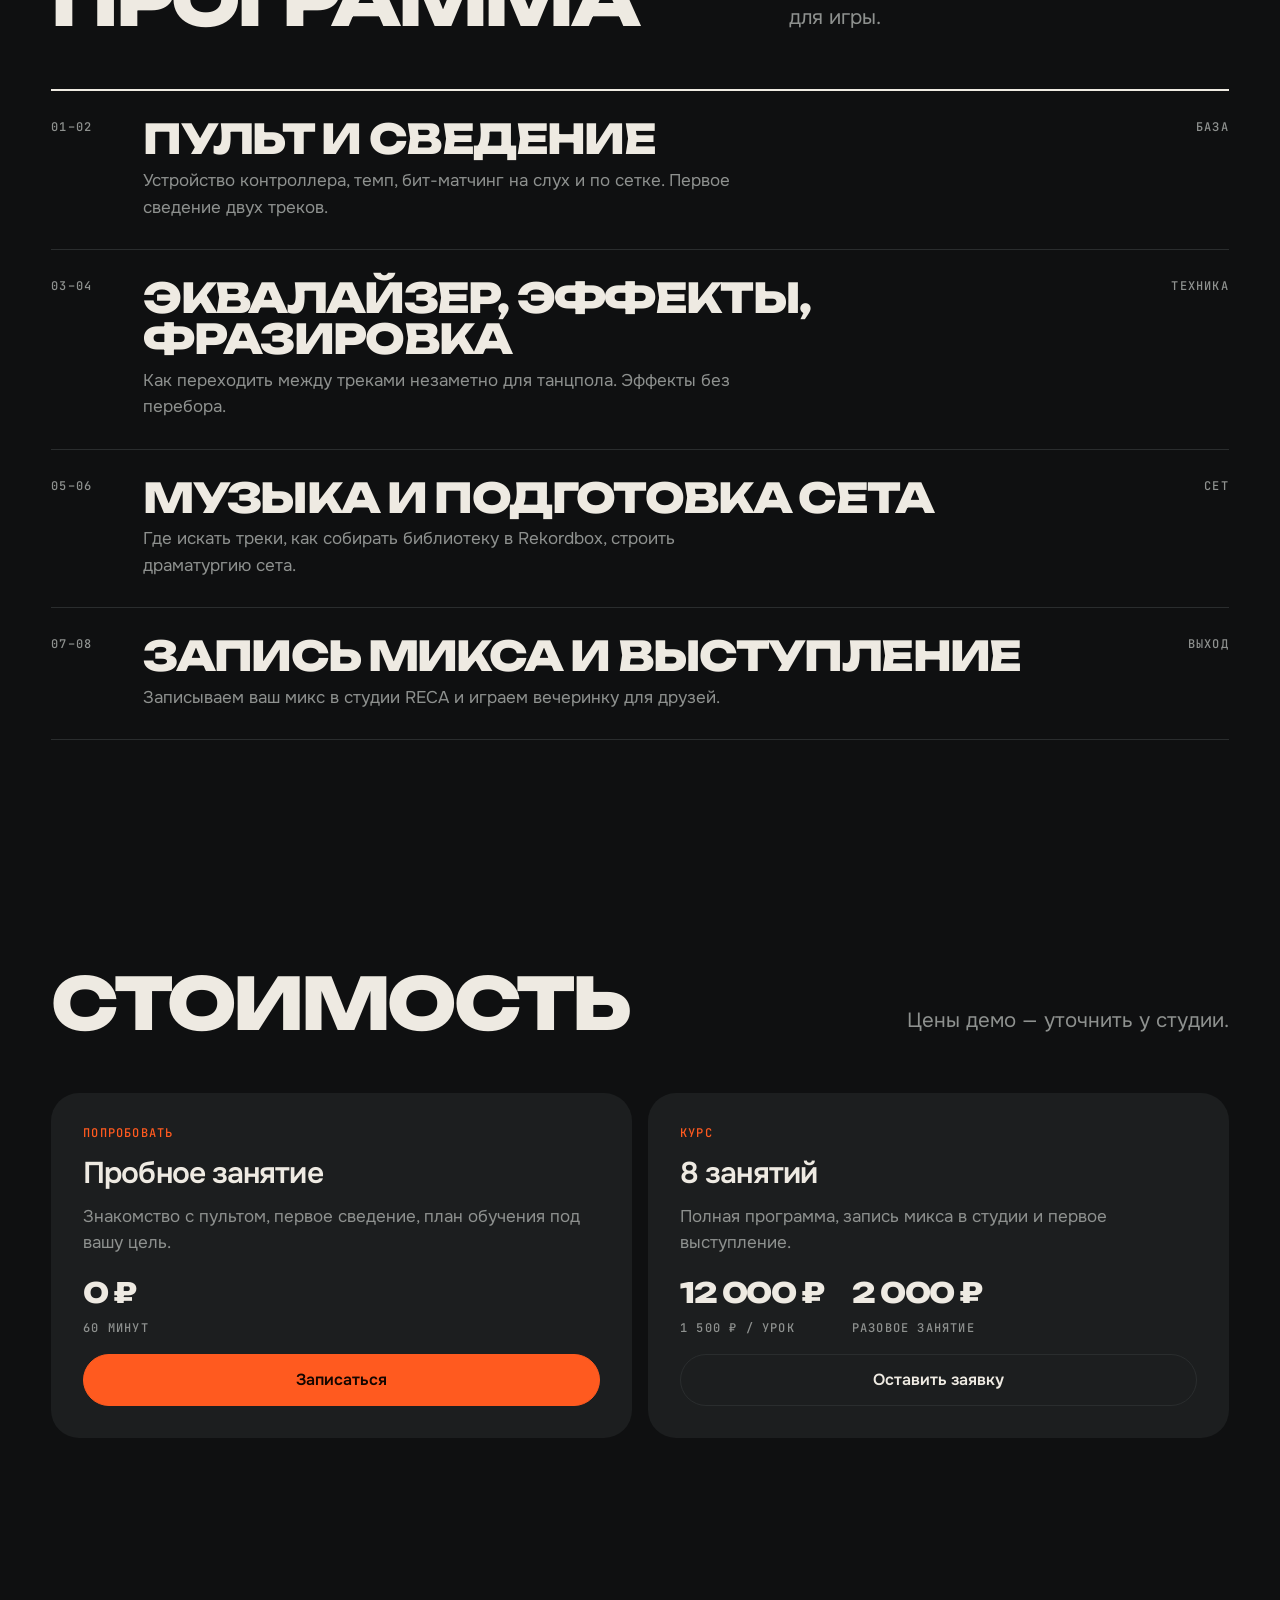
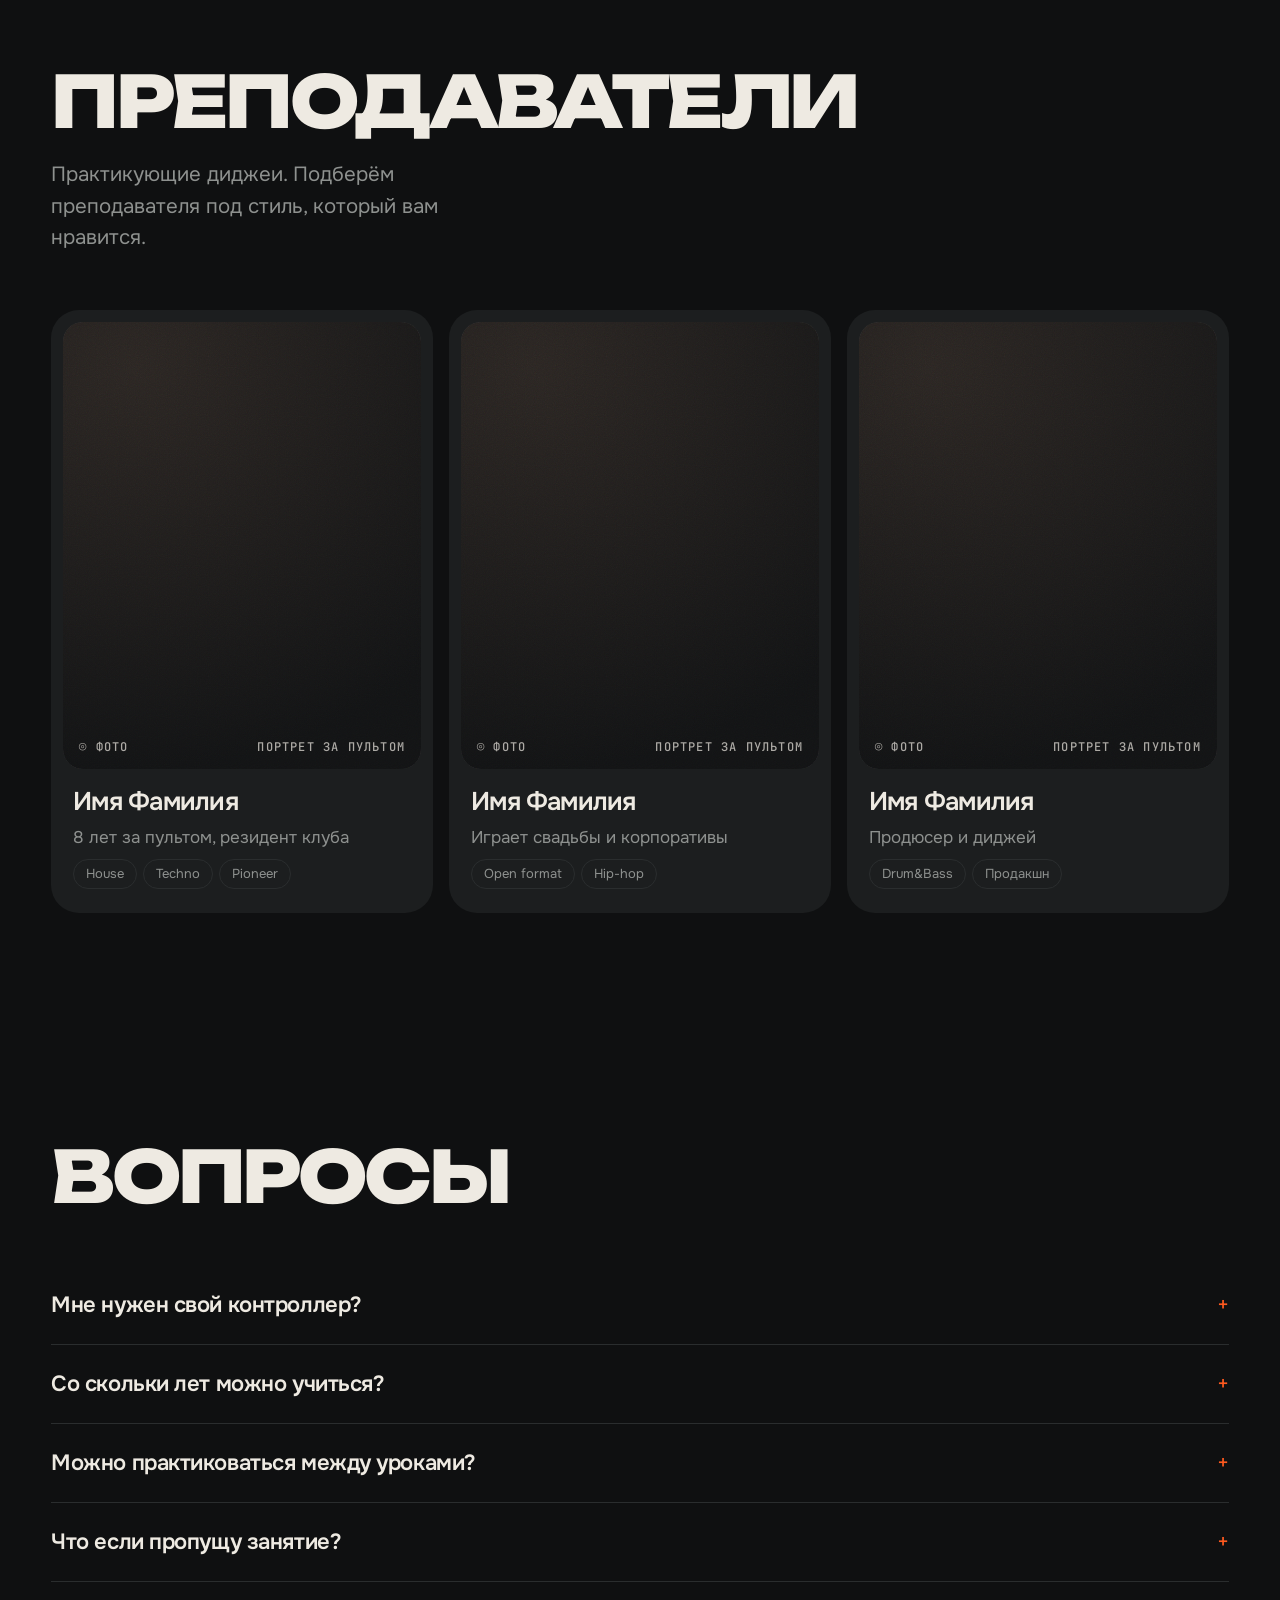
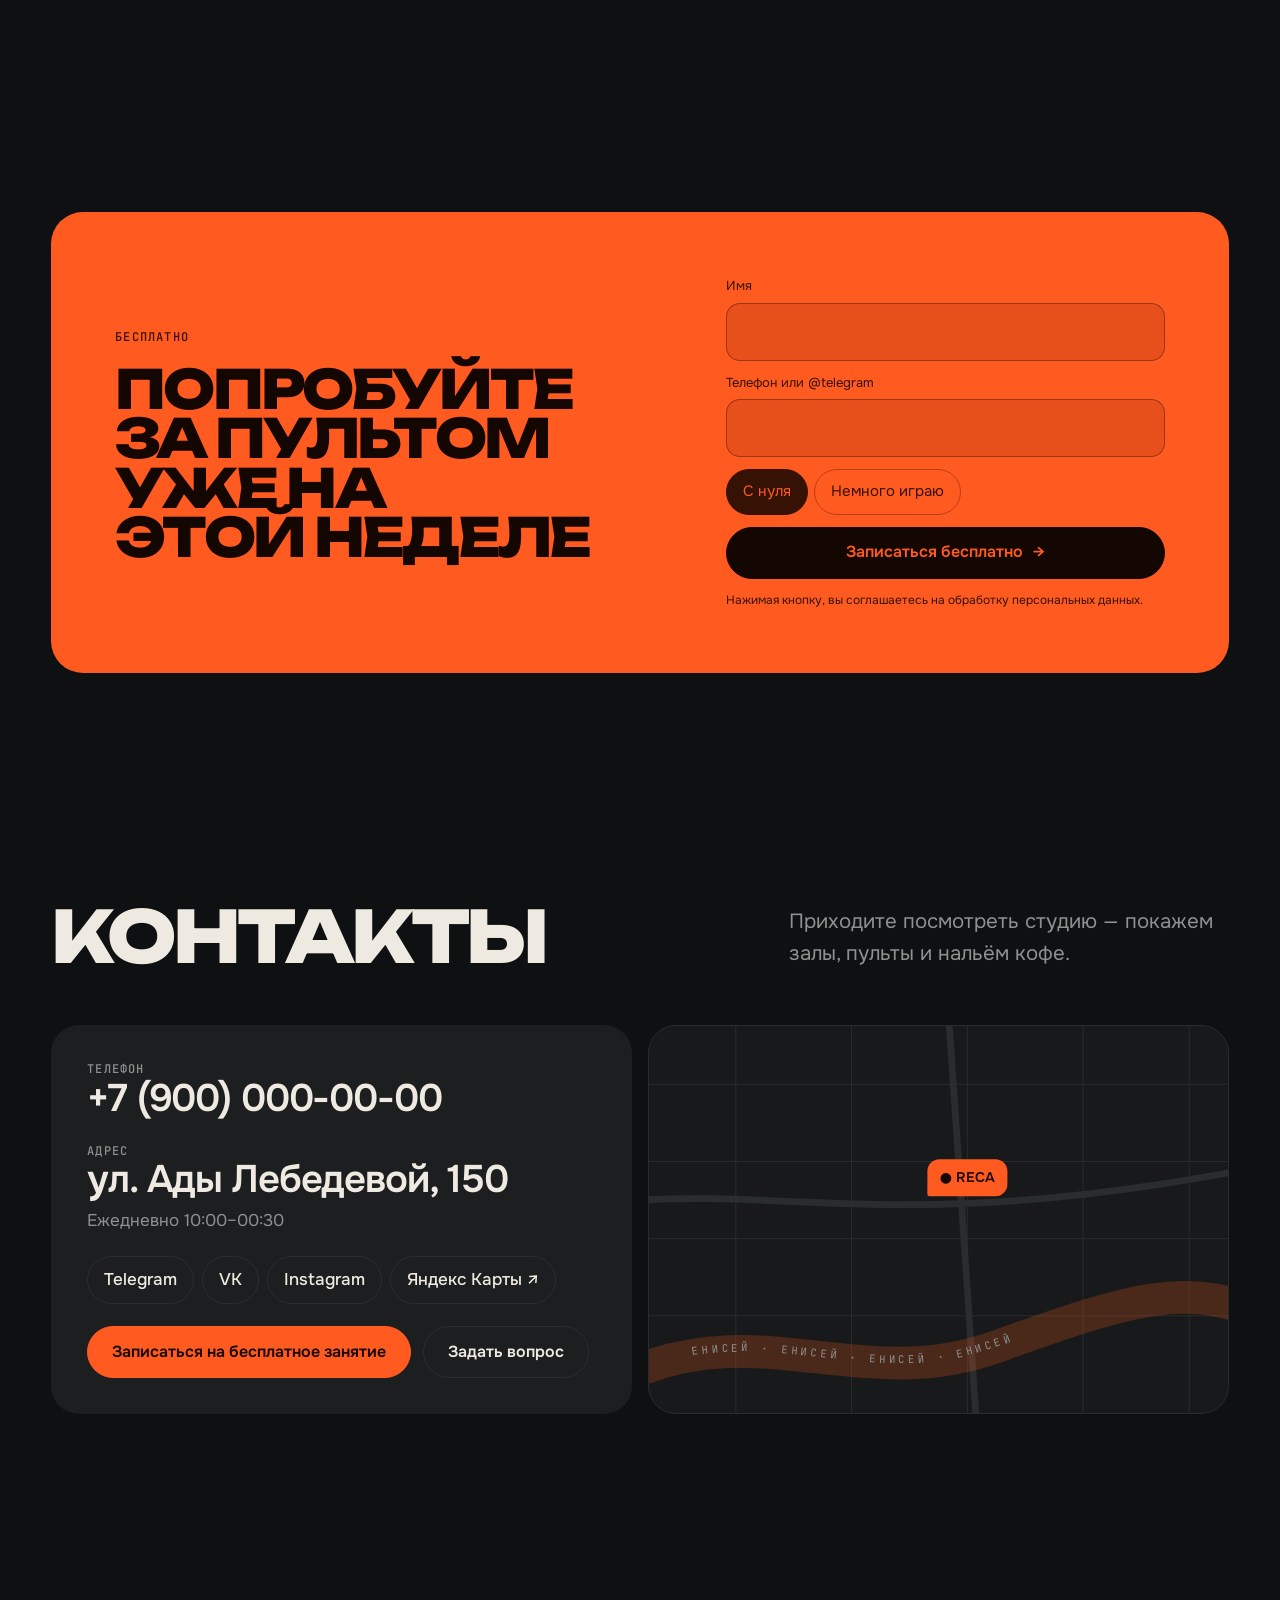
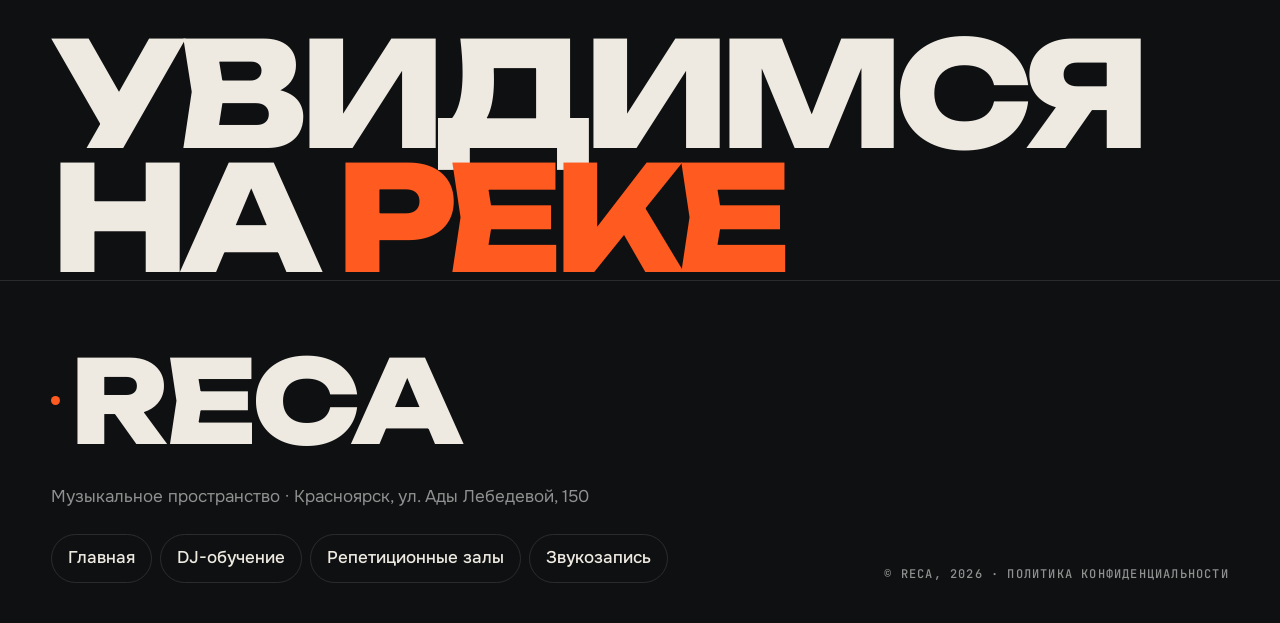
==== commit 8bcd6fee: "Смелая подача поверх версии по ТЗ: переключатель Смело/Минимал, река со звуком, бегущая строка Co-Au" ====
--- a/dj.html
+++ b/dj.html
@@ -1,13 +1,15 @@
 <!doctype html>
-<html lang="ru" data-palette="graphite">
+<html lang="ru" data-palette="graphite" data-style="bold">
 <head>
 <meta charset="utf-8">
 <meta name="viewport" content="width=device-width, initial-scale=1, viewport-fit=cover">
+<meta name="claude:viewport-fit-sides" content="cover">
 <title>DJ-обучение в Красноярске — RECA</title>
 <meta name="description" content="Курсы диджеинга в Красноярске с нуля. Индивидуальные занятия, практика на профессиональном оборудовании. Первое занятие бесплатно.">
 <link rel="preconnect" href="https://fonts.googleapis.com"><link rel="preconnect" href="https://fonts.gstatic.com" crossorigin>
 <link href="https://fonts.googleapis.com/css2?family=Onest:wght@400;500;600&family=Unbounded:wght@800&family=JetBrains+Mono:wght@500&display=swap" rel="stylesheet">
 <link rel="stylesheet" href="assets/style.css">
+<link rel="stylesheet" href="assets/bold.css">
 </head>
 <body data-page="dj">
 <main>
--- a/assets/style.css
+++ b/assets/style.css
@@ -247,10 +247,29 @@
 .concept{position:fixed;left:16px;bottom:16px;z-index:36;background:var(--bg2);border:1px solid var(--line);border-radius:16px;padding:10px;display:flex;gap:8px;align-items:center;box-shadow:0 10px 30px rgba(0,0,0,.25)}
 .concept button{width:26px;height:26px;border-radius:50%;border:2px solid transparent}
 .concept button[aria-pressed="true"]{border-color:var(--ink)}
-@media(max-width:760px){.concept{bottom:auto;top:84px;left:auto;right:12px;padding:8px}.concept .mono{display:none}}
+@media(max-width:760px){.concept{bottom:calc(76px + env(safe-area-inset-bottom,0px));left:12px;padding:6px}.concept .mono{display:none}}
 
 .reveal{opacity:0;transform:translateY(24px);transition:opacity .9s,transform .9s cubic-bezier(.2,.7,.1,1)}
 .reveal.in{opacity:1;transform:none}
 @media (prefers-reduced-motion:reduce){*{animation:none!important;transition:none!important}.reveal{opacity:1;transform:none}}
 .photo.wide{aspect-ratio:21/9;min-height:0}
 @media(max-width:700px){.photo.wide{aspect-ratio:4/3}}
+
+/* концепт-пометка и переключатели */
+.note-bar{background:var(--accent);color:var(--accent-ink);padding-block:7px;text-align:center}
+.note-bar .mono{font-size:11px}
+.seg-mini{display:flex;border:1px solid var(--line);border-radius:999px;padding:2px}
+.seg-mini button{padding:5px 12px;border-radius:999px;font:600 13px var(--sans);color:var(--mute);width:auto;height:auto;border:0}
+.seg-mini button[aria-pressed="true"]{background:var(--ink);color:var(--bg)}
+@media(max-width:760px){.concept .pal-l{display:none}}
+
+/* безопасные зоны телефона и цветовая схема */
+.wrap{padding-left:max(var(--pad),env(safe-area-inset-left,0px));padding-right:max(var(--pad),env(safe-area-inset-right,0px))}
+.top{top:env(safe-area-inset-top,0px)}
+body::before{content:"";position:fixed;inset:0 0 auto;height:env(safe-area-inset-top,0px);z-index:41;background:var(--bg)}
+:root,[data-palette="graphite"],[data-palette="wood"]{color-scheme:dark}
+[data-palette="concrete"]{color-scheme:light}
+.river{left:50%!important;right:auto!important;width:100vw!important;transform:translateX(-50%)}
+
+/* блоки видны сразу, анимация только сдвигом */
+.reveal{opacity:1}
--- a/assets/bold.css
+++ b/assets/bold.css
@@ -0,0 +1,66 @@
+/* RECA — «смелый» слой. Включается атрибутом data-style="bold" на <html>.
+   Структура и контент те же, что в минимальной версии по ТЗ; меняется подача. */
+.bold-only{display:none}
+[data-style="bold"] .bold-only{display:revert}
+[data-style="bold"] .min-only{display:none!important}
+
+[data-style="bold"] h1,[data-style="bold"] h2{font-family:var(--logo);font-weight:800;text-transform:uppercase;letter-spacing:-.05em;text-wrap:balance}
+[data-style="bold"] h1{font-size:clamp(28px,9.4vw,124px);line-height:.9}
+[data-style="bold"] h2{font-size:clamp(30px,5.6vw,84px);line-height:.92}
+[data-style="bold"] .band h2{font-size:clamp(28px,4.2vw,60px)}
+[data-style="bold"] h3{letter-spacing:-.03em}
+
+/* hero: живая река на canvas */
+[data-style="bold"] .hero{padding-top:clamp(56px,9vw,140px);padding-bottom:clamp(48px,7vw,96px);isolation:isolate}
+.river{position:absolute;inset:0;width:100%;height:100%;z-index:-1;pointer-events:none}
+[data-style="bold"] .hero h1{mix-blend-mode:difference;color:#eeeae2}
+[data-palette="concrete"][data-style="bold"] .hero h1{mix-blend-mode:normal;color:var(--ink)}
+[data-style="bold"] .hero h1 .acc{mix-blend-mode:normal;color:var(--accent)}
+.listen{display:inline-flex;align-items:center;gap:12px;font:500 12px var(--mono);letter-spacing:.1em;text-transform:uppercase}
+.listen .ring{width:52px;height:52px;border-radius:50%;border:1px solid var(--ink);display:grid;place-items:center;font-size:14px;transition:.2s}
+.listen:hover .ring,.listen[aria-pressed="true"] .ring{background:var(--accent);border-color:var(--accent);color:var(--accent-ink)}
+.listen[aria-pressed="true"] .ring{animation:throb 1.2s ease-in-out infinite}
+@keyframes throb{50%{transform:scale(1.08)}}
+
+/* бегущая строка */
+.ticker{border-block:1px solid var(--line);overflow:hidden;white-space:nowrap;padding:16px 0;font:800 clamp(18px,2.6vw,32px) var(--logo);text-transform:uppercase;letter-spacing:-.02em}
+.ticker>div{display:inline-block;animation:run 38s linear infinite}
+.ticker span{margin:0 26px;color:var(--mute)}
+.ticker span:nth-child(3n){color:var(--accent)}
+@keyframes run{to{transform:translateX(-50%)}}
+
+/* карточки направлений: крупный номер, заливка на ховере */
+[data-style="bold"] .dir{background:transparent;border:1px solid var(--line);position:relative;overflow:hidden}
+[data-style="bold"] .dir::after{content:"";position:absolute;inset:0;background:var(--accent);transform:translateY(101%);transition:transform .45s cubic-bezier(.2,.7,.1,1);z-index:0}
+[data-style="bold"] .dir:hover::after{transform:none}
+[data-style="bold"] .dir>*{position:relative;z-index:1}
+[data-style="bold"] .dir:hover,[data-style="bold"] .dir:hover .mute,[data-style="bold"] .dir:hover .mono{color:var(--accent-ink)!important}
+[data-style="bold"] .dir:hover .go{background:var(--accent-ink);color:var(--accent);border-color:var(--accent-ink)}
+[data-style="bold"] .dir h3{font:800 clamp(22px,2.2vw,30px)/1 var(--logo);text-transform:uppercase;letter-spacing:-.04em}
+
+/* преимущества — огромные цифры */
+[data-style="bold"] .benefits b{font-family:var(--logo);font-weight:800;font-size:clamp(40px,5vw,76px);letter-spacing:-.06em;color:var(--accent)}
+
+/* строки программы и услуг — как треклист пластинки */
+[data-style="bold"] .rowi h3{font:800 clamp(22px,3.2vw,44px)/1 var(--logo);text-transform:uppercase;letter-spacing:-.04em;transition:color .25s,transform .25s}
+[data-style="bold"] .rowi:hover h3{color:var(--accent);transform:translateX(8px)}
+[data-style="bold"] .rows{border-top:2px solid var(--ink)}
+
+/* шаги и карточки */
+[data-style="bold"] .step{border:1px solid var(--line);background:transparent}
+[data-style="bold"] .step::before{font-size:clamp(28px,3vw,44px);font-family:var(--logo);font-weight:800;letter-spacing:-.04em}
+[data-style="bold"] .hall .tariff b{font-family:var(--logo);font-weight:800;letter-spacing:-.05em}
+[data-style="bold"] .band{background:var(--accent);color:var(--accent-ink)}
+[data-style="bold"] .band .mono,[data-style="bold"] .band .lead,[data-style="bold"] .band .consent,[data-style="bold"] .band label,[data-style="bold"] .band .mute{color:var(--accent-ink)!important;opacity:.85}
+[data-style="bold"] .band .field input,[data-style="bold"] .band .field textarea{background:color-mix(in srgb,var(--accent-ink) 10%,transparent);border-color:color-mix(in srgb,var(--accent-ink) 35%,transparent);color:var(--accent-ink)}
+[data-style="bold"] .band .btn.primary{background:var(--accent-ink);border-color:var(--accent-ink);color:var(--accent)}
+[data-style="bold"] .band .seg span{border-color:color-mix(in srgb,var(--accent-ink) 35%,transparent)}
+[data-style="bold"] .band .seg input:checked+span{background:var(--accent-ink);color:var(--accent);border-color:var(--accent-ink)}
+
+/* бронь: метка REC на выбранном отрезке */
+[data-style="bold"] .cell.sel.s::after{content:"● REC";position:absolute;left:10px;top:50%;transform:translateY(-50%);font:600 11px var(--mono);color:var(--accent-ink);z-index:1;white-space:nowrap}
+
+/* финал */
+.bye{font:800 clamp(40px,11.4vw,200px)/.85 var(--logo);letter-spacing:-.06em;text-transform:uppercase;padding-block:clamp(48px,8vw,120px) 0}
+.bye span{color:var(--accent)}
+@media(max-width:520px){[data-style="bold"] h1{font-size:8.4vw}}
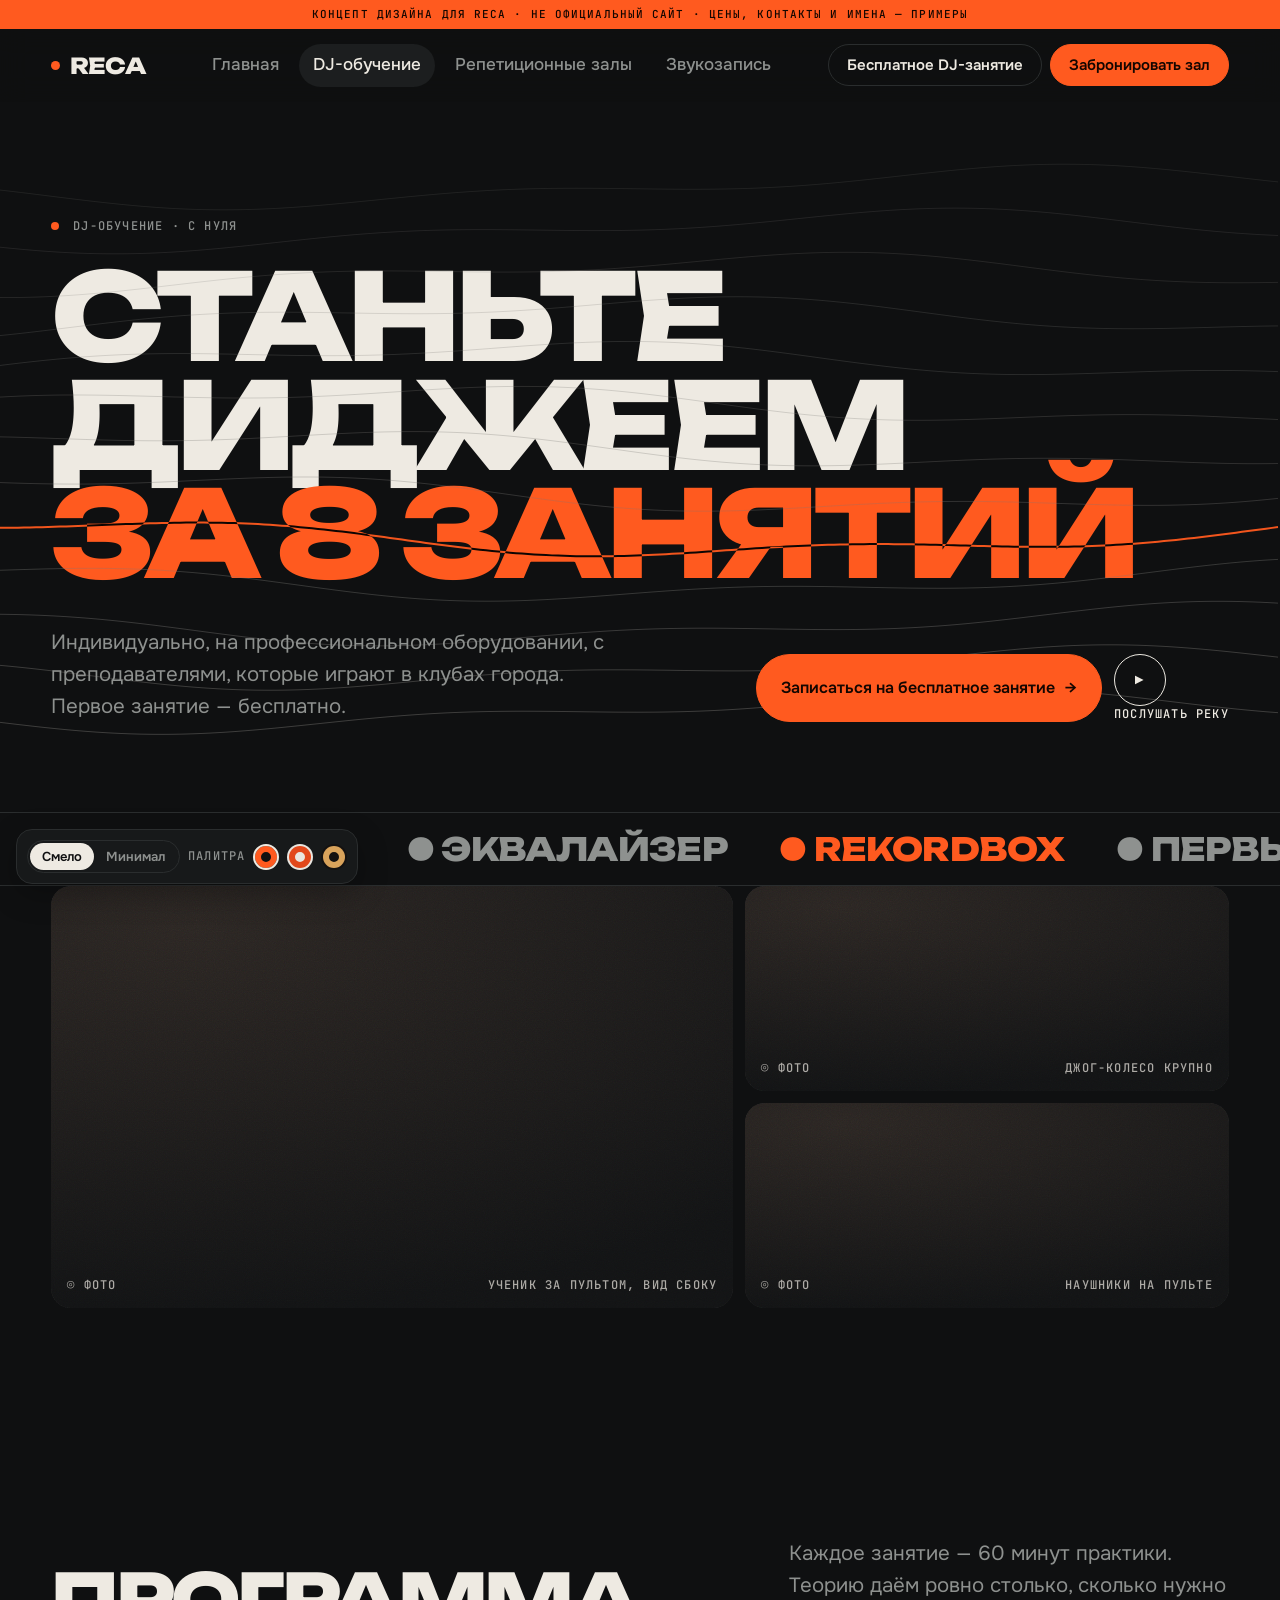
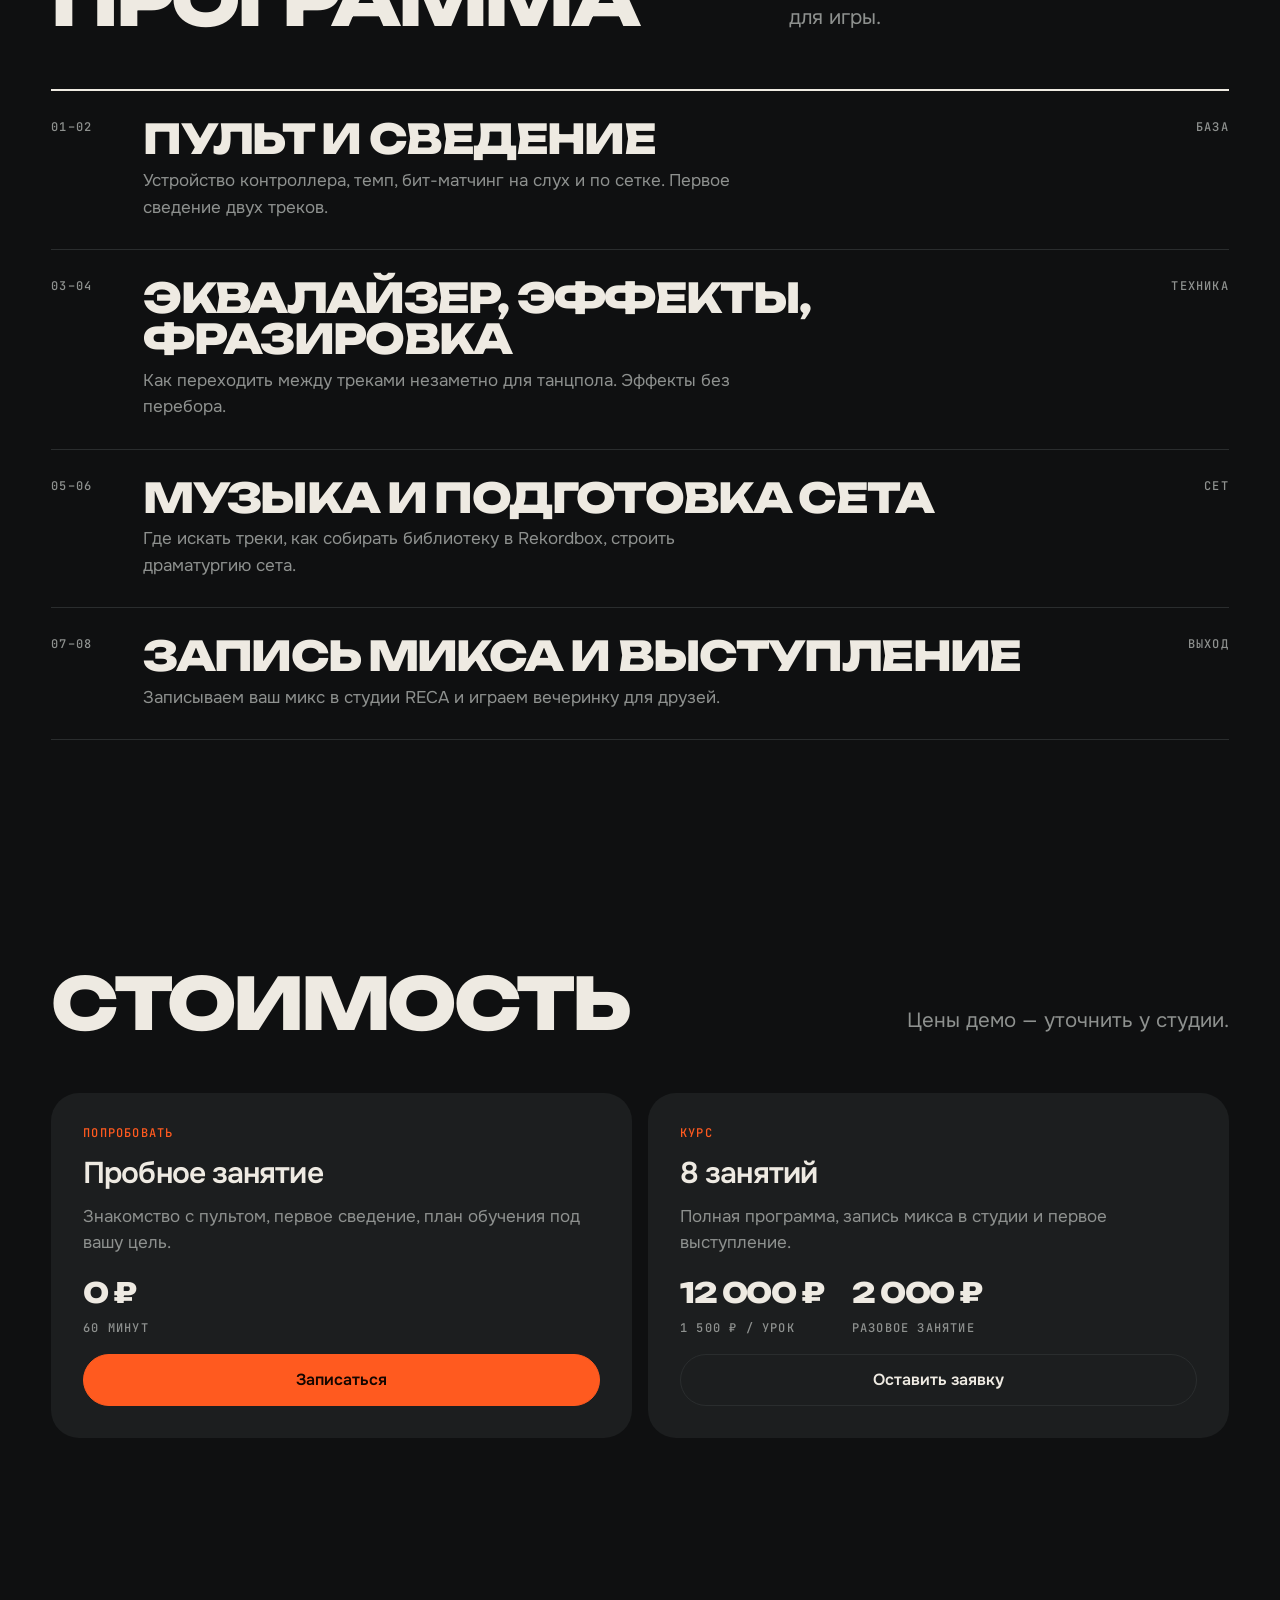
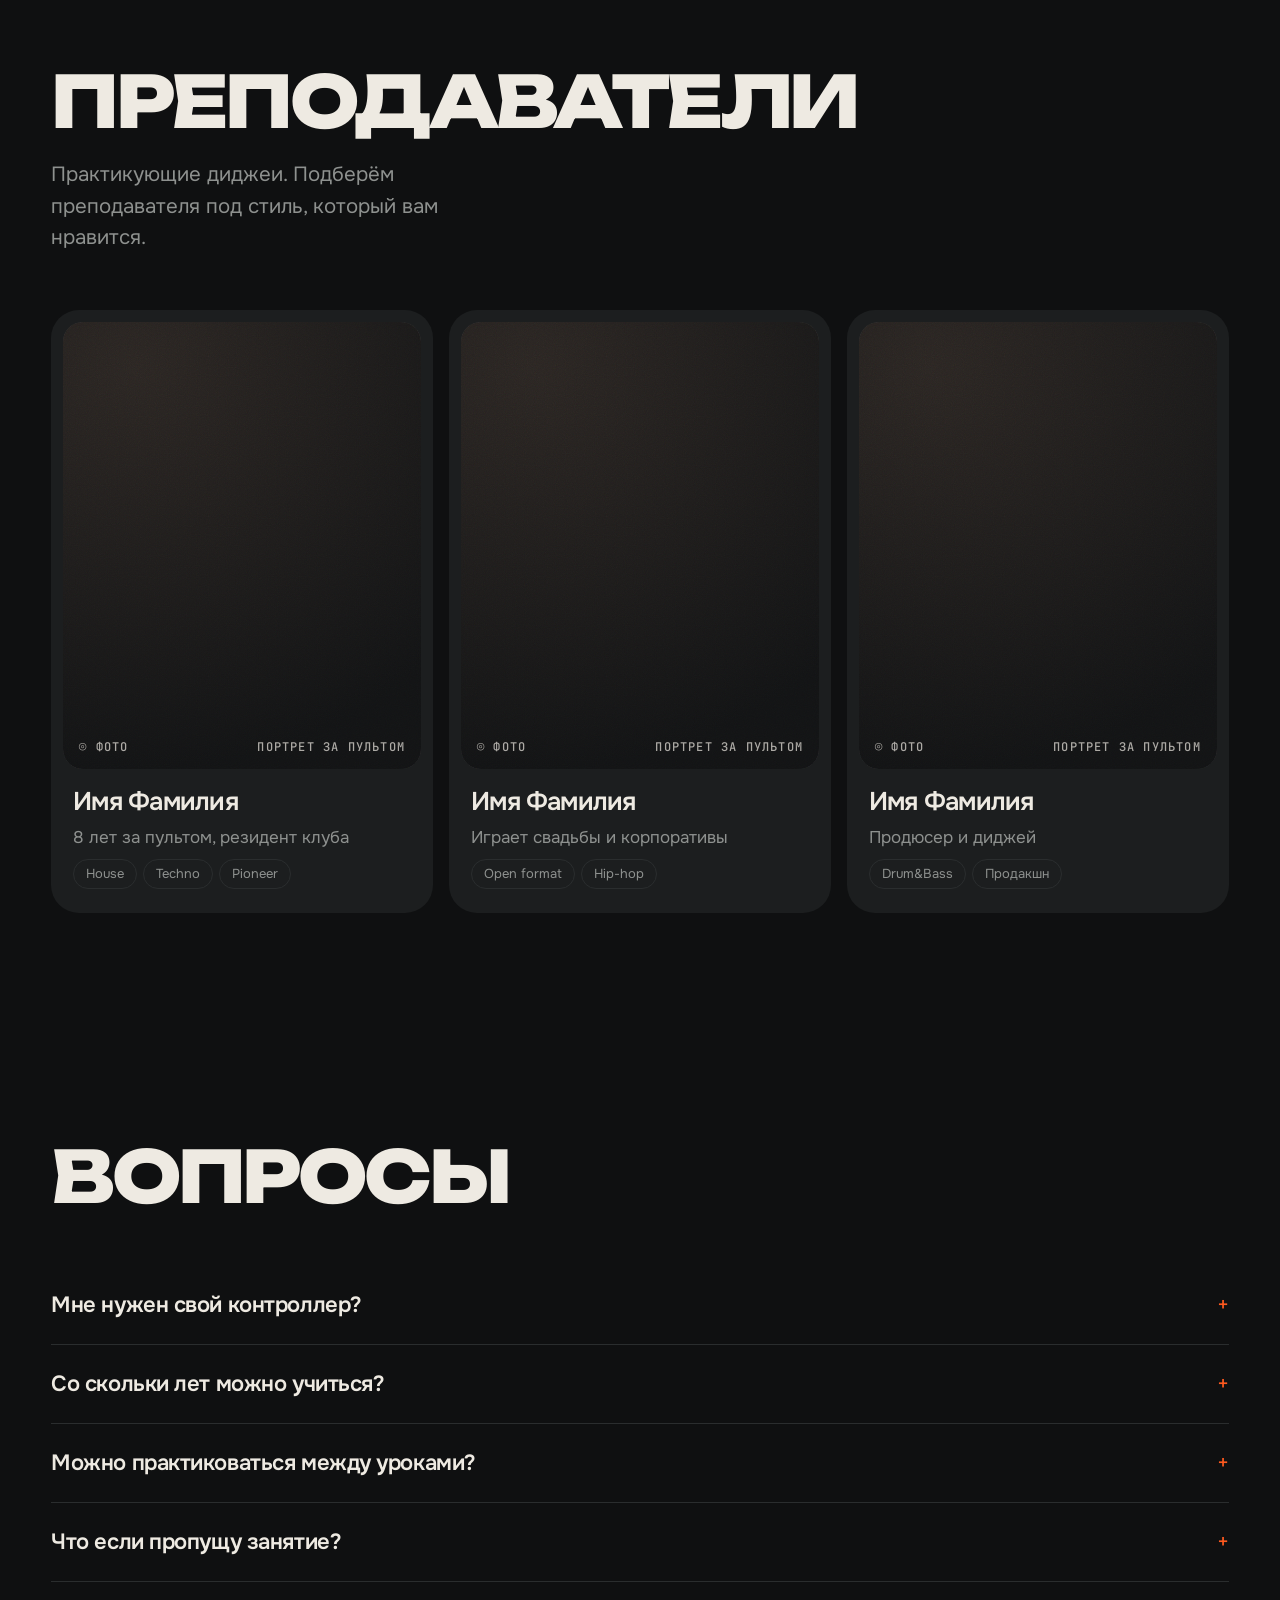
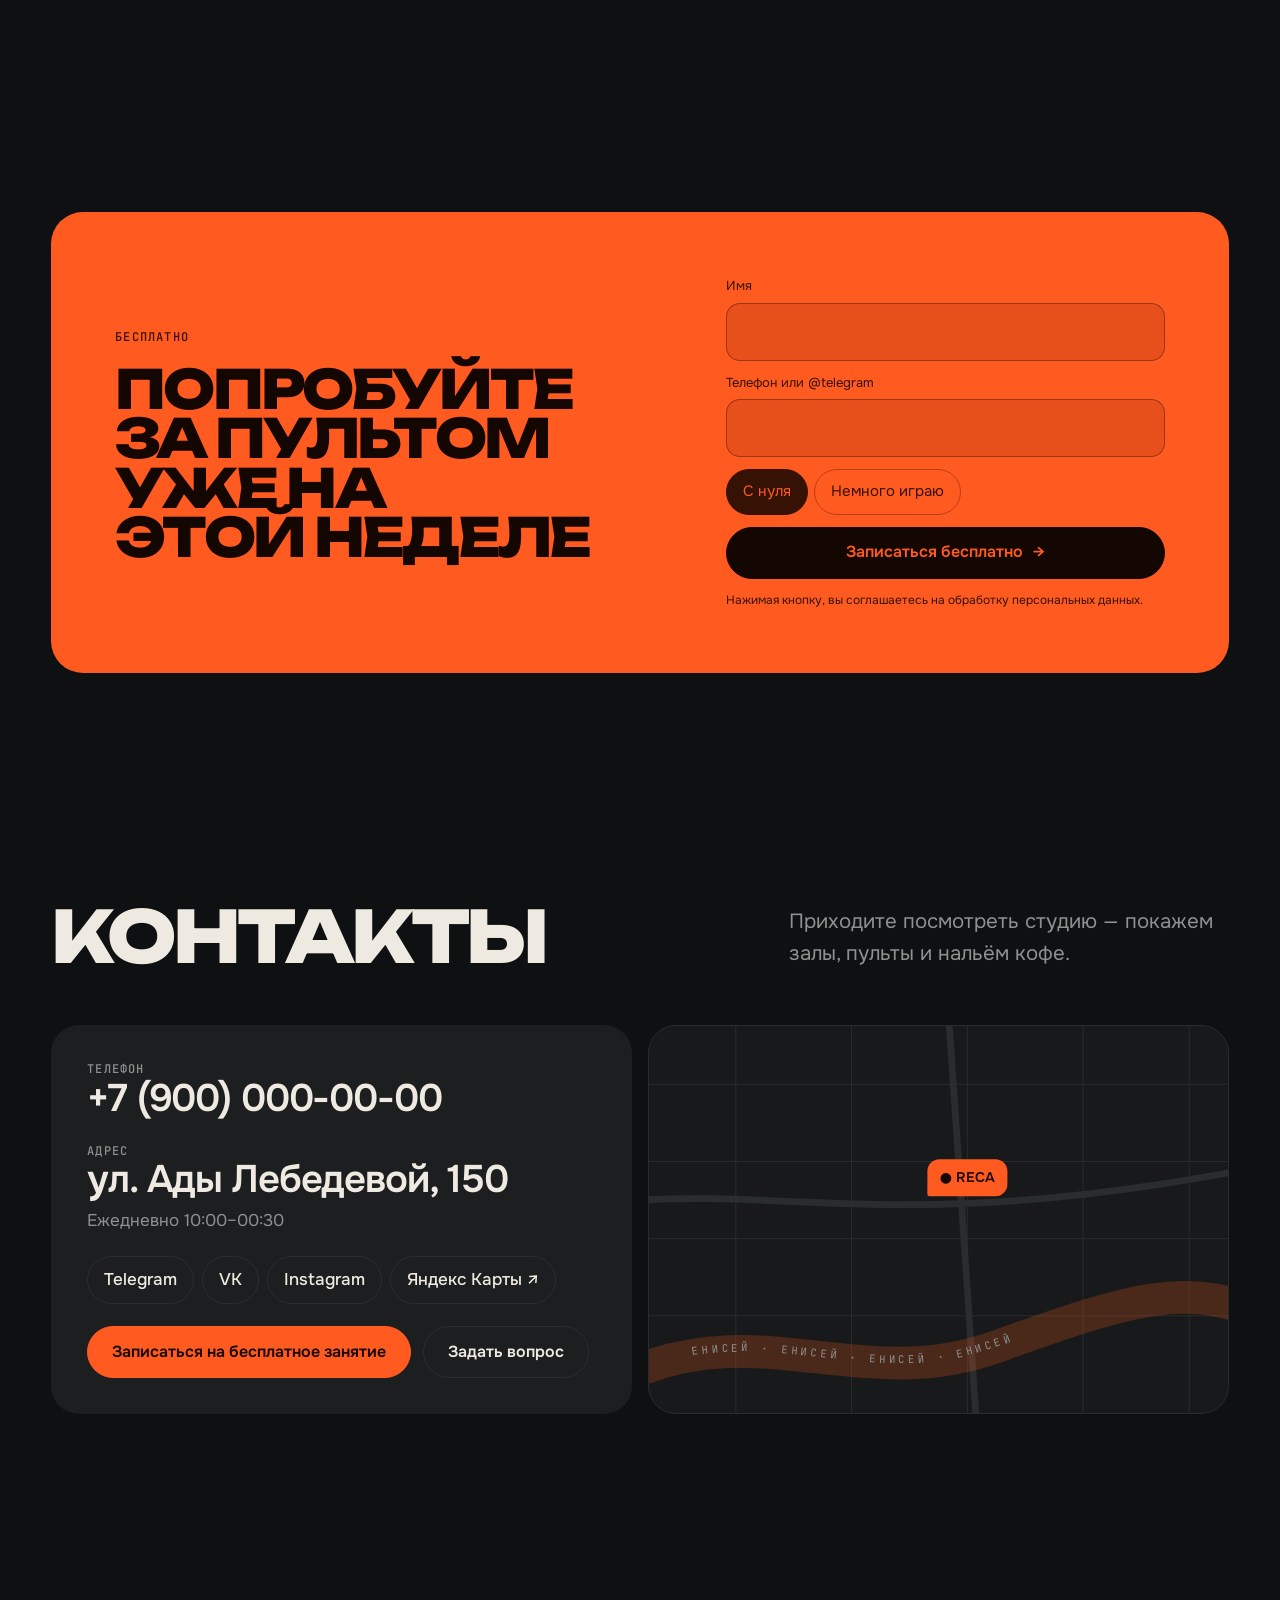
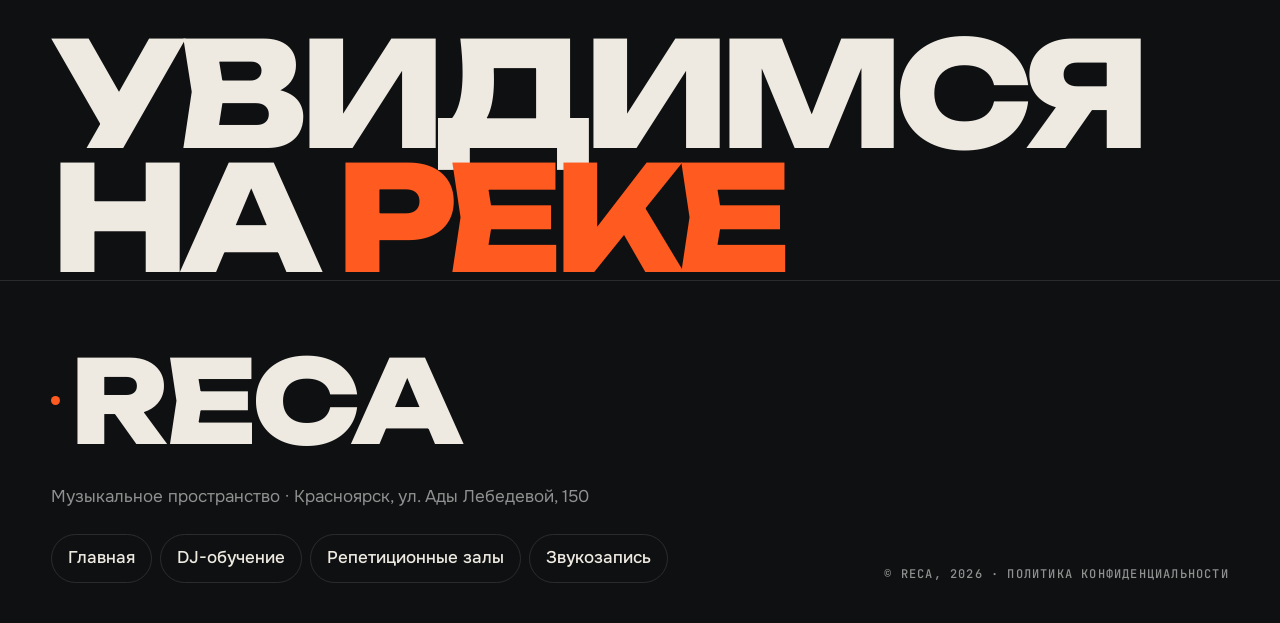
==== commit b0ac95f5: "Микшерный пульт цен и виджет онлайн-брони залов, студии и DJ-класса Co-Authored-By: Claude Opus 5.5 " ====
--- a/dj.html
+++ b/dj.html
@@ -93,5 +93,6 @@
   <section data-slot="contacts"></section>
 </main>
 <script src="assets/app.js"></script>
+<script src="assets/booking.js"></script>
 </body>
 </html>
--- a/assets/style.css
+++ b/assets/style.css
@@ -273,3 +273,93 @@
 
 /* блоки видны сразу, анимация только сдвигом */
 .reveal{opacity:1}
+
+/* ===== микшерный пульт ===== */
+.mixer{display:grid;grid-auto-flow:column;grid-auto-columns:minmax(232px,1fr);gap:2px;background:var(--line);border:1px solid var(--line);border-radius:calc(var(--r) + 8px);overflow-x:auto;scrollbar-width:thin}
+.ch{background:var(--card);padding:20px;display:flex;flex-direction:column;gap:16px;min-width:0}
+.ch-top{display:flex;justify-content:space-between;color:var(--mute)}
+.ch-kind{color:var(--accent)}
+.ch h3{font-size:24px}
+.knobs{display:flex;gap:12px}
+.knob-l{display:flex;flex-direction:column;align-items:center;gap:6px}
+.knob-l .mono{font-size:9px;color:var(--mute)}
+.knob{width:40px;height:40px;border-radius:50%;background:radial-gradient(circle at 35% 30%,#4a4f53,#16181a 70%);border:1px solid #3a3e41;box-shadow:0 4px 10px #0006;position:relative}
+.knob::after{content:"";position:absolute;left:50%;top:4px;width:2px;height:11px;border-radius:1px;background:#f2eee6;transform-origin:50% 16px;transform:translateX(-50%) rotate(var(--r,0deg))}
+.mode{display:flex;border:1px solid var(--line);border-radius:999px;padding:3px}
+.mode button{flex:1;padding:7px 8px;border-radius:999px;font-size:13px;color:var(--mute)}
+.mode button[aria-pressed="true"]{background:var(--ink);color:var(--bg)}
+.mode button:disabled{opacity:.45;cursor:default}
+.strip{display:flex;gap:14px;align-items:stretch}
+.meters{display:flex;gap:4px}
+.meter{display:block;width:8px;height:230px;border-radius:3px;background:var(--bg);position:relative;overflow:hidden}
+.meter b{position:absolute;inset:auto 0 0 0;height:30%;background:linear-gradient(to top,#7fd36a 0 62%,#f0cf4a 62% 84%,var(--accent) 84%);background-size:100% 230px;background-position:bottom;transition:height .1s}
+.fader{position:relative;width:64px;height:230px;touch-action:none;cursor:ns-resize;flex:0 0 auto}
+.fader .scale{position:absolute;left:0;top:10px;bottom:10px;display:flex;flex-direction:column;justify-content:space-between;font-size:9px;color:var(--mute)}
+.fader .scale span{line-height:0}
+.fader .scale span::after{content:"";display:inline-block;width:8px;height:1px;background:var(--line);vertical-align:middle;margin-left:4px}
+.fader .slot{position:absolute;left:38px;top:10px;bottom:10px;width:6px;transform:translateX(-50%);background:var(--bg);border-radius:3px;box-shadow:inset 0 1px 3px #0009}
+.fader .cap{position:absolute;left:38px;width:46px;height:28px;transform:translate(-50%,-50%);border-radius:5px;background:linear-gradient(#5a5f62,#2a2d2f 45%,#1e2022 55%,#3a3e41);border:1px solid #63686b;box-shadow:0 6px 12px #0008;transition:top .12s}
+.fader .cap::after{content:"";position:absolute;left:4px;right:4px;top:50%;height:2px;margin-top:-1px;background:var(--accent)}
+.fader.drag .cap{transition:none}
+.fader:focus-visible .cap{outline:2px solid var(--accent);outline-offset:2px}
+.readout{display:flex;flex-direction:column;justify-content:flex-end;gap:2px;min-width:0}
+.readout .mono{color:var(--mute)}
+.readout b{font-size:28px;font-weight:600;letter-spacing:-.03em;line-height:1.05;font-variant-numeric:tabular-nums}
+[data-style="bold"] .readout b{font-family:var(--logo);font-weight:800;letter-spacing:-.05em}
+.ch-go{margin-top:auto}
+
+/* ===== виджет брони ===== */
+.booking{display:grid;grid-template-columns:minmax(0,1fr) minmax(300px,360px);gap:16px;align-items:start}
+@media(max-width:1020px){.booking{grid-template-columns:minmax(0,1fr)}}
+.bk-main{display:flex;flex-direction:column;gap:16px;min-width:0}
+.bk-step{background:var(--card);border-radius:calc(var(--r) + 4px);padding:20px;display:flex;flex-direction:column;gap:16px;min-width:0}
+.bk-h{display:flex;align-items:center;gap:12px;flex-wrap:wrap}
+.bk-n{width:30px;height:30px;border-radius:50%;background:var(--accent);color:var(--accent-ink);display:grid;place-items:center;font-weight:600;font-size:14px}
+.bk-hint{margin-left:auto}
+@media(max-width:600px){.bk-hint{margin-left:0;flex-basis:100%}}
+.rooms{display:grid;grid-template-columns:repeat(auto-fit,minmax(160px,1fr));gap:8px}
+.room{border:1px solid var(--line);border-radius:16px;padding:14px;text-align:left;display:flex;flex-direction:column;gap:4px;transition:.2s}
+.room .mono{font-size:10px;color:var(--mute)}
+.room b{font-size:17px}
+.room:hover{border-color:var(--mute)}
+.room[aria-checked="true"]{border-color:var(--accent);box-shadow:inset 0 0 0 1px var(--accent)}
+.room[aria-checked="true"] .mono{color:var(--accent)}
+.booking .days{padding:0;border:0}
+.day .ld{display:block;height:3px;border-radius:2px;background:var(--line);margin-top:8px;overflow:hidden}
+.day .ld i{display:block;height:100%;background:var(--accent)}
+.day.on .ld{background:color-mix(in srgb,var(--bg) 30%,transparent)}
+.day.on .ld i{background:var(--bg)}
+.booking .tl-scroll{border:1px solid var(--line);border-radius:16px}
+.booking .tl{grid-template-columns:110px repeat(14,minmax(46px,1fr));min-width:760px}
+.booking .tl .name{cursor:pointer;color:var(--mute);transition:color .2s}
+.booking .tl .name.on{color:var(--ink);box-shadow:inset 3px 0 0 var(--accent)}
+.booking .cell{height:52px}
+.booking .cell.dim{opacity:.45}
+.booking .cell:not(.busy):not(.dim):hover{background:color-mix(in srgb,var(--accent) 12%,transparent)}
+.bk-pick{display:flex;flex-wrap:wrap;gap:20px 32px;align-items:flex-start}
+.bk-pick>div{display:flex;flex-direction:column;gap:8px;min-width:0}
+.bk-pick>div:first-child{flex:1}
+.slots{display:flex;flex-wrap:wrap;gap:6px}
+.slot-chip{padding:8px 12px;border-radius:10px;border:1px solid var(--line);font-variant-numeric:tabular-nums;font-size:15px}
+.slot-chip:hover{border-color:var(--mute)}
+.slot-chip.on{background:var(--accent);border-color:var(--accent);color:var(--accent-ink)}
+.stepper{display:inline-flex;align-items:center;border:1px solid var(--line);border-radius:999px}
+.stepper button{width:44px;height:44px;font-size:20px}
+.stepper output{min-width:80px;text-align:center;font-weight:600}
+.lg-night{background:repeating-linear-gradient(135deg,var(--line) 0 3px,transparent 3px 6px)}
+.bk-sum{position:sticky;top:calc(96px + env(safe-area-inset-top,0px));background:var(--bg2);border:1px solid var(--line);border-radius:calc(var(--r) + 4px);padding:22px;display:flex;flex-direction:column;gap:16px}
+.bk-sum dl{display:flex;flex-direction:column}
+.bk-sum dl div{display:flex;justify-content:space-between;gap:12px;padding:10px 0;border-bottom:1px solid var(--line)}
+.bk-sum dt{color:var(--mute)}
+.bk-sum dd{text-align:right;font-weight:600}
+.ext{display:grid;grid-template-columns:auto 1fr auto;gap:10px;align-items:center;cursor:pointer;padding:12px;border:1px dashed var(--line);border-radius:14px}
+.ext input{accent-color:var(--accent);width:18px;height:18px}
+.total{display:flex;justify-content:space-between;align-items:baseline}
+.total b{font-size:34px;font-weight:600;letter-spacing:-.03em;font-variant-numeric:tabular-nums}
+[data-style="bold"] .total b{font-family:var(--logo);font-weight:800;letter-spacing:-.05em}
+.bk-form{display:flex;flex-direction:column;gap:10px}
+.bk-form .btn:disabled{opacity:.45;cursor:not-allowed}
+.bk-ok{display:flex;flex-direction:column;gap:12px}
+@media(max-width:1020px){.bk-sum{position:static}}
+.booking .cell.busy::before{background:color-mix(in srgb,var(--ink) 16%,var(--card))}
+.readout b{font-size:clamp(22px,2vw,28px);white-space:nowrap}
